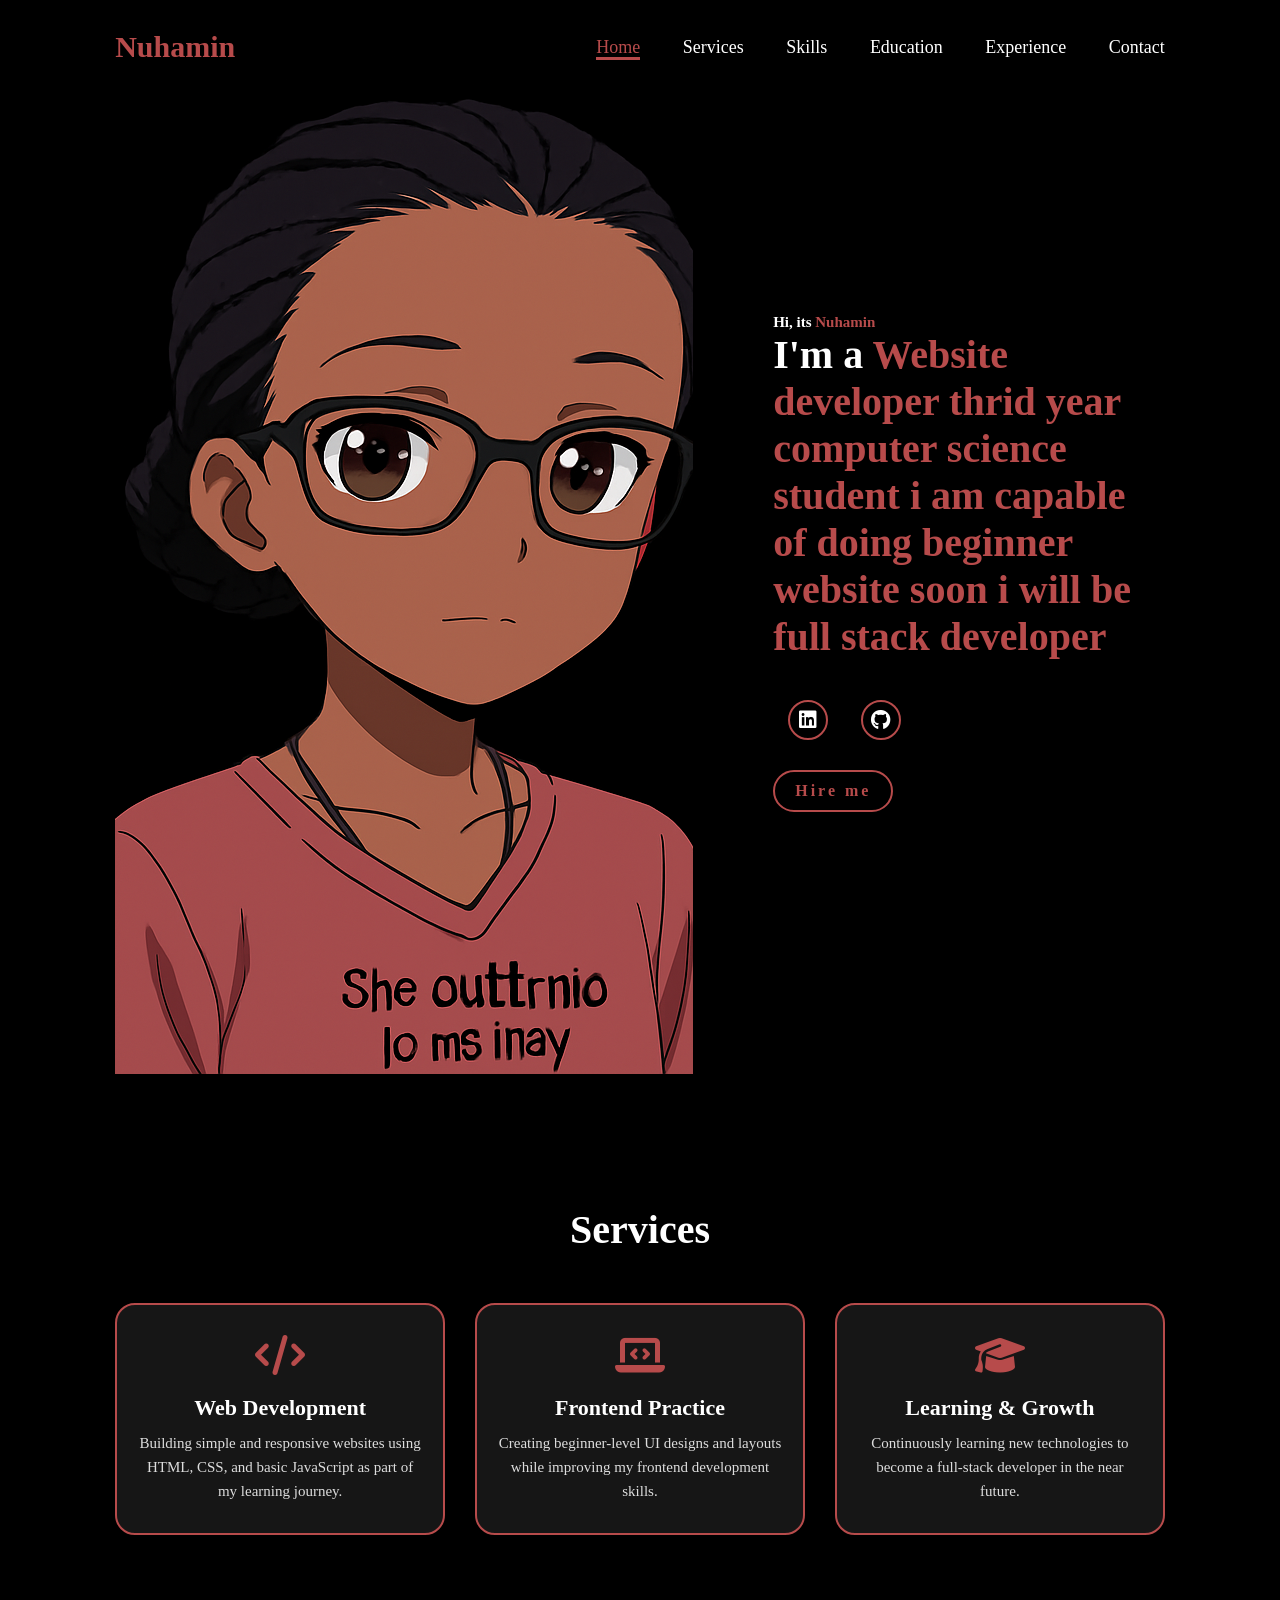
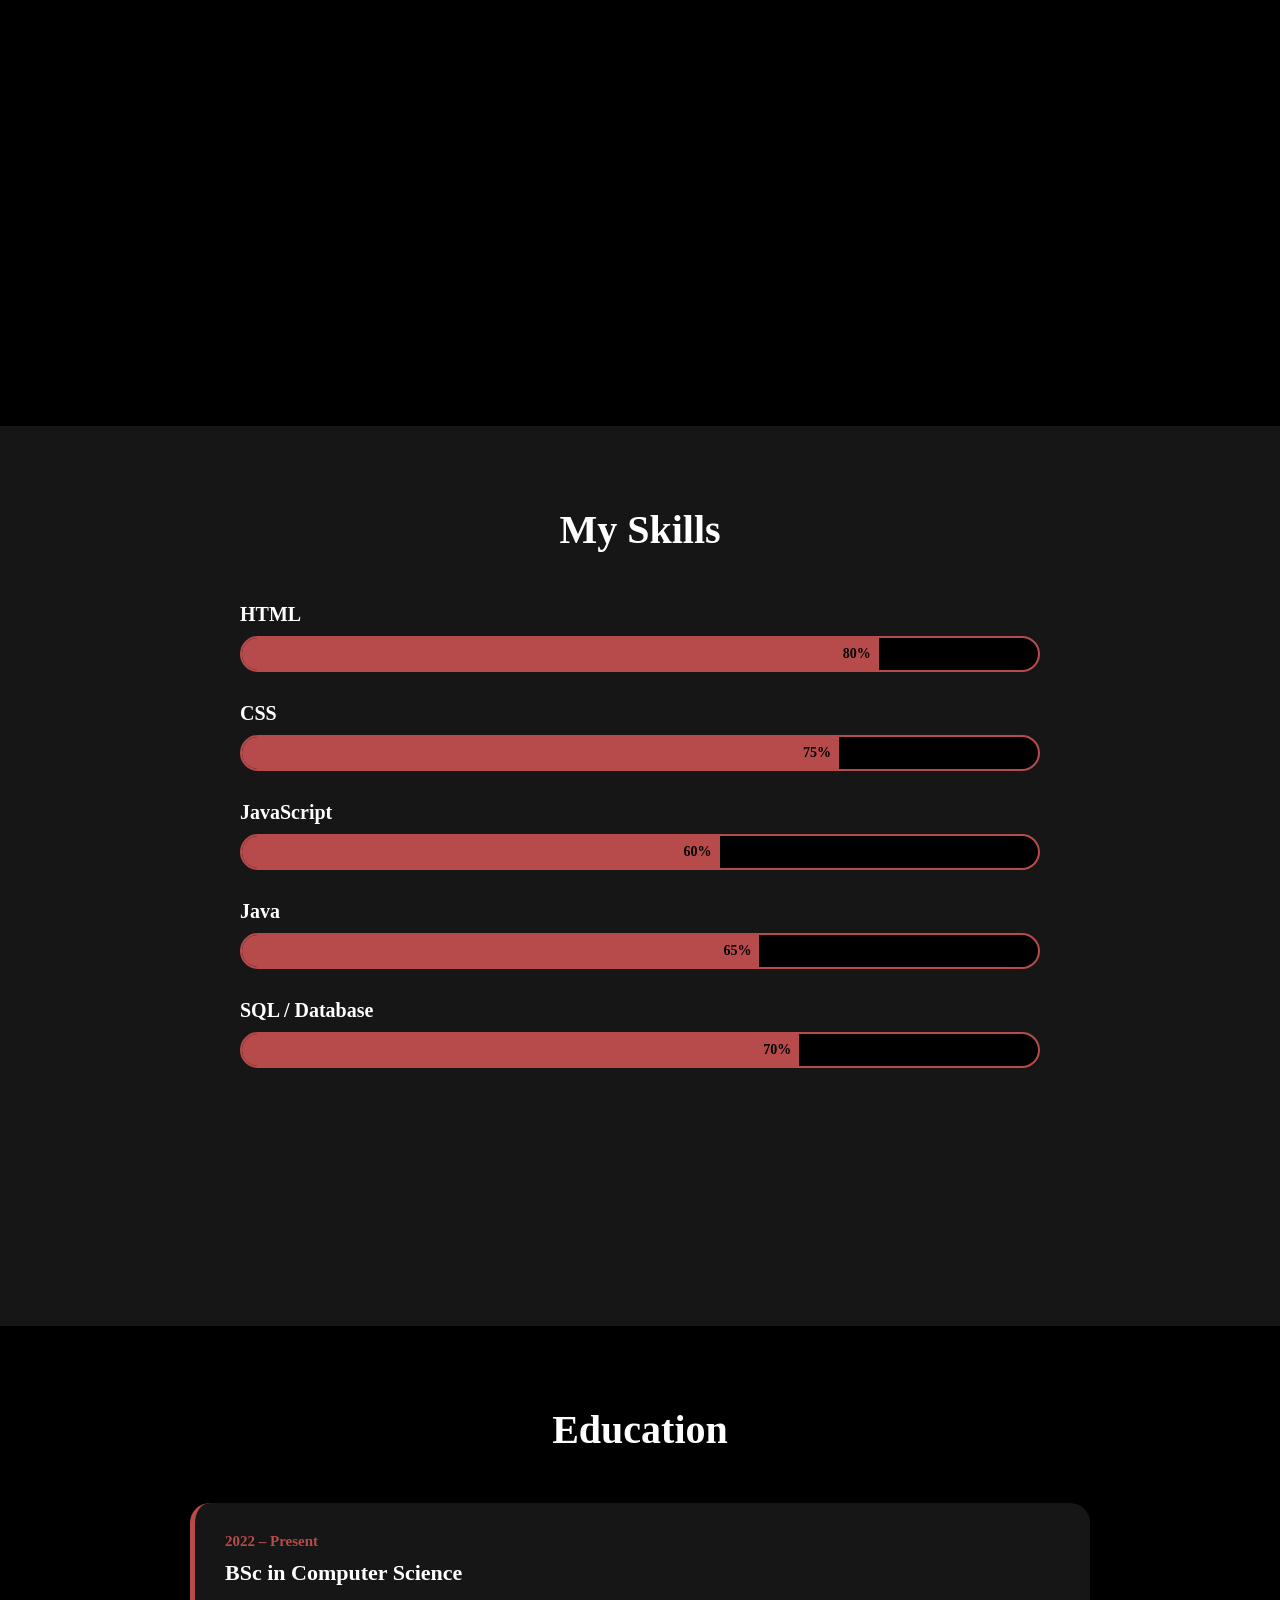
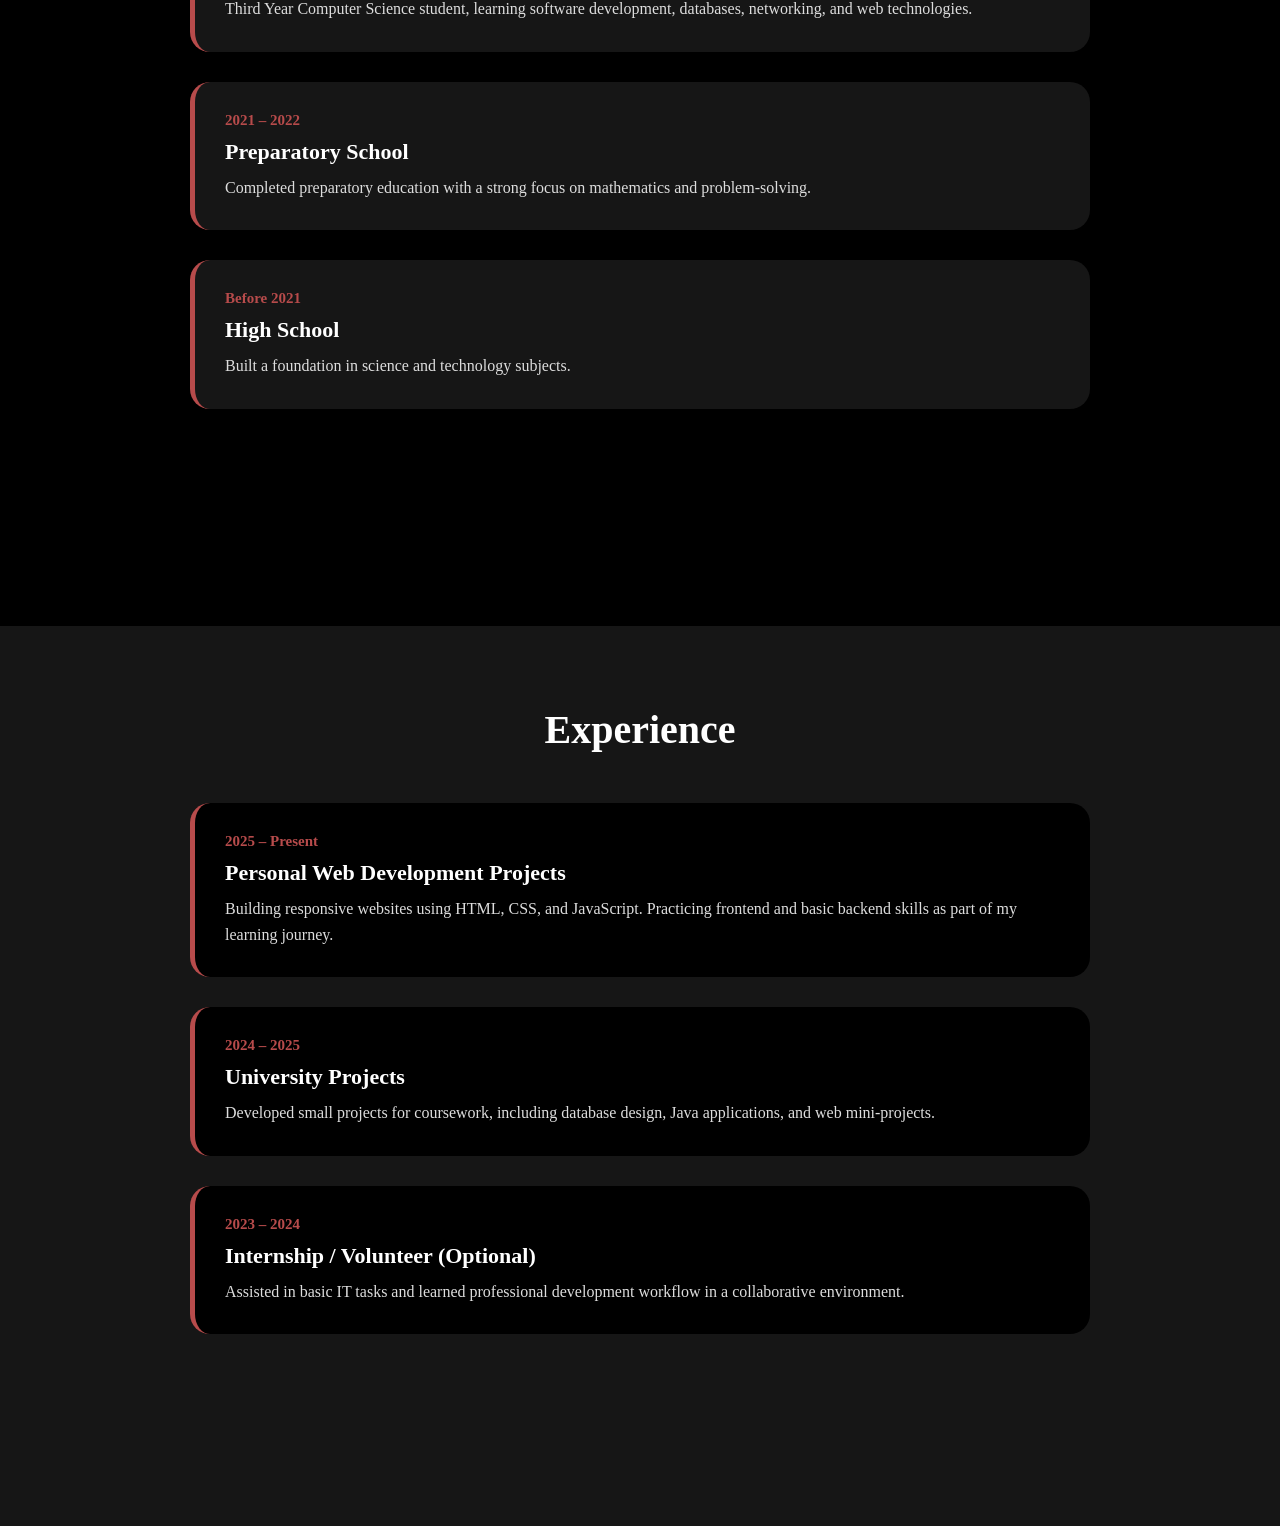
==== portifolio.html @ befad665 "Add experience section" ====
<!doctype html>
<html lang="en">
  <head>
    <meta charset="UTF-8" />
    <meta name="viewport" content="width=device-width, initial-scale=1.0" />
    <title>Responsive portifolio website</title>
    <link rel="stylesheet" href="portifolio.css" />
    <link
      rel="stylesheet"
      href="https://cdnjs.cloudflare.com/ajax/libs/font-awesome/6.5.2/css/all.min.css"
    />
  </head>
  <body>
    <header>
      <a href="#" class="logo">Nuhamin</a>
      <nav>
        <a href="#" class="active">Home</a>
        <a href="#services">Services</a>
        <a href="#skills">Skills</a>
        <a href="#education">Education</a>
        <a href="#experience">Experience</a>
        <a href="#">Contact</a>
      </nav>
    </header>
    <section class="home">
      <div class="home-img">
        <img src="Nuha.png" alt="" />
      </div>
      <div class="home-content">
        <h1>Hi, its <span>Nuhamin</span></h1>
        <h3 class="typing-text">
          I'm a<span>
            thrid year computer science student i am capable of doing beginner
            website soon i will be full stack developer
          </span>
        </h3>

        <div class="social-icon">
          <a href="https://www.linkedin.com/in/Nuhamin Dagne">
            <i class="fab fa-linkedin"></i
          ></a>
          <a
            href="https://github.com/marmlu
"
          >
            <i class="fab fa-github"></i
          ></a>
        </div>
        <a href="#" class="btn">Hire me</a>
      </div>
    </section>
    <section class="services" id="services">
      <h2 class="section-title">Services</h2>

      <div class="services-container">
        <div class="service-box">
          <i class="fas fa-code"></i>
          <h3>Web Development</h3>
          <p>
            Building simple and responsive websites using HTML, CSS, and basic
            JavaScript as part of my learning journey.
          </p>
        </div>

        <div class="service-box">
          <i class="fas fa-laptop-code"></i>
          <h3>Frontend Practice</h3>
          <p>
            Creating beginner-level UI designs and layouts while improving my
            frontend development skills.
          </p>
        </div>

        <div class="service-box">
          <i class="fas fa-graduation-cap"></i>
          <h3>Learning & Growth</h3>
          <p>
            Continuously learning new technologies to become a full-stack
            developer in the near future.
          </p>
        </div>
      </div>
    </section>
    <section class="skills" id="skills">
      <h2 class="section-title">My Skills</h2>

      <div class="skills-container">
        <div class="skill-box">
          <h3>HTML</h3>
          <div class="progress-bar">
            <div class="progress html">80%</div>
          </div>
        </div>

        <div class="skill-box">
          <h3>CSS</h3>
          <div class="progress-bar">
            <div class="progress css">75%</div>
          </div>
        </div>

        <div class="skill-box">
          <h3>JavaScript</h3>
          <div class="progress-bar">
            <div class="progress js">60%</div>
          </div>
        </div>

        <div class="skill-box">
          <h3>Java</h3>
          <div class="progress-bar">
            <div class="progress java">65%</div>
          </div>
        </div>

        <div class="skill-box">
          <h3>SQL / Database</h3>
          <div class="progress-bar">
            <div class="progress sql">70%</div>
          </div>
        </div>
      </div>
    </section>
    <section class="education" id="education">
      <h2 class="section-title">Education</h2>

      <div class="education-container">
        <div class="education-box">
          <span class="year">2022 – Present</span>
          <h3>BSc in Computer Science</h3>
          <p>
            Third Year Computer Science student, learning software development,
            databases, networking, and web technologies.
          </p>
        </div>

        <div class="education-box">
          <span class="year">2021 – 2022</span>
          <h3>Preparatory School</h3>
          <p>
            Completed preparatory education with a strong focus on mathematics
            and problem-solving.
          </p>
        </div>

        <div class="education-box">
          <span class="year">Before 2021</span>
          <h3>High School</h3>
          <p>Built a foundation in science and technology subjects.</p>
        </div>
      </div>
    </section>
    <section class="experience" id="experience">
      <h2 class="section-title">Experience</h2>

      <div class="experience-container">
        <div class="experience-box">
          <span class="year">2025 – Present</span>
          <h3>Personal Web Development Projects</h3>
          <p>
            Building responsive websites using HTML, CSS, and JavaScript.
            Practicing frontend and basic backend skills as part of my learning
            journey.
          </p>
        </div>

        <div class="experience-box">
          <span class="year">2024 – 2025</span>
          <h3>University Projects</h3>
          <p>
            Developed small projects for coursework, including database design,
            Java applications, and web mini-projects.
          </p>
        </div>

        <div class="experience-box">
          <span class="year">2023 – 2024</span>
          <h3>Internship / Volunteer (Optional)</h3>
          <p>
            Assisted in basic IT tasks and learned professional development
            workflow in a collaborative environment.
          </p>
        </div>
      </div>
    </section>
  </body>
</html>
---- portifolio.css ----
* {
  margin: 0;
  padding: 0;
  box-sizing: border-box;
  text-decoration: none;
  border: none;
  outline: none;
  font-family: "Poppins" sans-serif;
}

html {
  font-size: 62.5%;
}

body {
  width: 100%;
  height: 100vh;
  overflow-x: hidden;
  background-color: black;
  color: white;
}

header {
  margin-top: 20px;
  position: fixed;
  top: 0;
  left: 0;
  width: 100%;
  padding: 1rem 9%;
  background-color: transparent;
  filter: drop-shadow(10px);
  display: flex;
  justify-content: space-between;
  align-items: center;
  z-index: 100;
}

.logo {
  font-size: 3rem;
  color: #b74b4b;
  font-weight: 800;
  cursor: pointer;
}

.logo:hover {
  transform: scale(1, 1);
}
nav a {
  font-size: 1.8rem;
  color: white;
  margin-left: 4rem;
  font-weight: 500;
  transition: 0.3s easer;
  border-bottom: 3px solid transparent;
}

nav a:hover,
nav a.active {
  color: #b74b4b;
  border-bottom: 3px solid #b74b4b;
}

@media (max-width: 995px) {
  nav {
    position: absolute;
    display: none;
    top: 0;
    right: 0;
    width: 40%;
    border-left: 3px solid #b74b4b;
    border-bottom: 3px solid #b74b4b;
    border-bottom-left-radius: 2rem;
    padding: 1rem solid;
    background-color: #161616;
    border-top: 0.1rem solid rgba(0, 0, 0, 0, 1);
  }

  nav.active {
    display: block;
  }

  nav a {
    display: block;
    font-size: 2rem;
    margin: 3rem;
  }
  nav a:hover,
  nav a.active {
    padding: 1rem;
    padding-radius: 0.5rem;
    border-bottom: 0.5rem solid #b74b4b;
  }
}

section {
  min-height: 100vh;
  padding: 5rem 9% 5rem;
}

.home {
  display: flex;
  justify-content: center;
  align-items: center;
  gap: 8rem;
  background-color: black;
}

.home.home-content h1 {
  font-size: 6rem;
  font-weight: 700px;
  line-height: 1.3;
}

span {
  color: #b74b4b;
}

.home-content h3 {
  font-size: 4rem;
  margin-bottom: 1rem;
  font-weight: 700;
}

.home-content p {
  font-size: 1.6rem;
}

.home-img {
  border-radius: 50%;
}

.home-img.img {
  position: relative;
  width: 30vw;
  border-radius: 50%;
  box-shadow: 0 0 25px solid;
  cursor: pointer;
  transition: 0.2s linear;
}

.home-img.img:hover {
  font-size: 1.8rem;
  font-weight: 500;
}

.social-icon a {
  display: inline-flex;
  justify-content: center;
  align-items: center;
  width: 4rem;
  height: 4rem;
  background-color: transparent;
  border: 0.2rem solid #b74b4b;
  font-size: 2rem;
  border-radius: 50%;
  margin: 3rem 1.5rem 3rem;
  transition: 0.3s ease;
  color: white;
}

.social-icon a:hover {
  color: black;
  transform: scale(1.3) translateY(-5px);
  background-color: #b74b4b;
  box-shadow: 0 0 25px #b74b4b;
}

.btn {
  display: inline-block;
  padding: 1rem 2rem;
  background-color: black;
  border-radius: 4rem;
  font-size: 1.6rem;
  color: #b74b4b;
  letter-spacing: 0.3rem;
  font-weight: 600;
  border: 2px solid #b74b4b;
  transition: 0.3s ease;
  cursor: pointer;
}

.btn:hover {
  transform: scale3d(1.03);
  background-color: #b74b4b;
  color: black;
  border-bottom: 0 0 25px #b74b4b;
}
.typing-text {
  font-size: 34px;
  font-weight: 600;
  min-width: 280px;
}

.typing-text span {
  position: relative;
}

.typing-text span:before {
  content: " Website developer";
  color: #b74b4b;
  animation: words 20s infinite;
}

.typing-text span:after {
  content: "";
  background-color: black;
  position: absolute;
  width: calc(100% + 8px);
  height: 100%;
  border-left: 3px solid black;
  right: -8;
  animation: cursor 0.6s infinite;
}

@media (max-width: 1000px) {
  .home {
    gap: 4rem;
  }
}

@media (max-width: 995px) {
  .home {
    flex-direction: column;
    margin: 5rem 4rem;
  }

  .home.home-content h3 {
    font-size: 2.5rem;
  }
  .home-content h1 {
    font-size: 5rem;
  }

  .home-img.img {
    width: 70vw;
    margin-top: 4rem;
  }
}
.services {
  background-color: black;
  padding: 8rem 9%;
  text-align: center;
}

.section-title {
  font-size: 4rem;
  color: white;
  margin-bottom: 5rem;
}

.services-container {
  display: grid;
  grid-template-columns: repeat(auto-fit, minmax(250px, 1fr));
  gap: 3rem;
}

.service-box {
  background-color: #161616;
  padding: 3rem 2rem;
  border-radius: 2rem;
  border: 2px solid #b74b4b;
  transition: 0.3s ease;
}

.service-box i {
  font-size: 4rem;
  color: #b74b4b;
  margin-bottom: 2rem;
}

.service-box h3 {
  font-size: 2.2rem;
  margin-bottom: 1rem;
}

.service-box p {
  font-size: 1.5rem;
  color: #ddd;
  line-height: 1.6;
}

.service-box:hover {
  transform: translateY(-10px);
  box-shadow: 0 0 25px #b74b4b;
}
.skills {
  background-color: #161616;
  padding: 8rem 9%;
  text-align: center;
}

.skills-container {
  max-width: 800px;
  margin: auto;
}

.skill-box {
  margin-bottom: 3rem;
  text-align: left;
}

.skill-box h3 {
  font-size: 2rem;
  margin-bottom: 1rem;
}

.progress-bar {
  width: 100%;
  background-color: black;
  border-radius: 2rem;
  overflow: hidden;
  border: 2px solid #b74b4b;
}

.progress {
  padding: 0.8rem;
  text-align: right;
  font-size: 1.4rem;
  font-weight: bold;
  color: black;
  background-color: #b74b4b;
}

/* Skill Levels */

.progress.html {
  width: 80%;
}

.progress.css {
  width: 75%;
}

.progress.js {
  width: 60%;
}

.progress.java {
  width: 65%;
}

.progress.sql {
  width: 70%;
}
.education {
  background-color: black;
  padding: 8rem 9%;
  text-align: center;
}

.education-container {
  max-width: 900px;
  margin: auto;
  display: flex;
  flex-direction: column;
  gap: 3rem;
}

.education-box {
  background-color: #161616;
  padding: 3rem;
  border-radius: 2rem;
  border-left: 5px solid #b74b4b;
  text-align: left;
  transition: 0.3s ease;
}

.education-box:hover {
  transform: translateX(10px);
  box-shadow: 0 0 25px #b74b4b;
}

.education-box .year {
  font-size: 1.5rem;
  color: #b74b4b;
  font-weight: 600;
}

.education-box h3 {
  font-size: 2.2rem;
  margin: 1rem 0;
}

.education-box p {
  font-size: 1.6rem;
  color: #ddd;
  line-height: 1.6;
}
.experience {
  background-color: #161616;
  padding: 8rem 9%;
  text-align: center;
}

.experience-container {
  max-width: 900px;
  margin: auto;
  display: flex;
  flex-direction: column;
  gap: 3rem;
}

.experience-box {
  background-color: black;
  padding: 3rem;
  border-radius: 2rem;
  border-left: 5px solid #b74b4b;
  text-align: left;
  transition: 0.3s ease;
}

.experience-box:hover {
  transform: translateX(10px);
  box-shadow: 0 0 25px #b74b4b;
}

.experience-box .year {
  font-size: 1.5rem;
  color: #b74b4b;
  font-weight: 600;
}

.experience-box h3 {
  font-size: 2.2rem;
  margin: 1rem 0;
}

.experience-box p {
  font-size: 1.6rem;
  color: #ddd;
  line-height: 1.6;
}
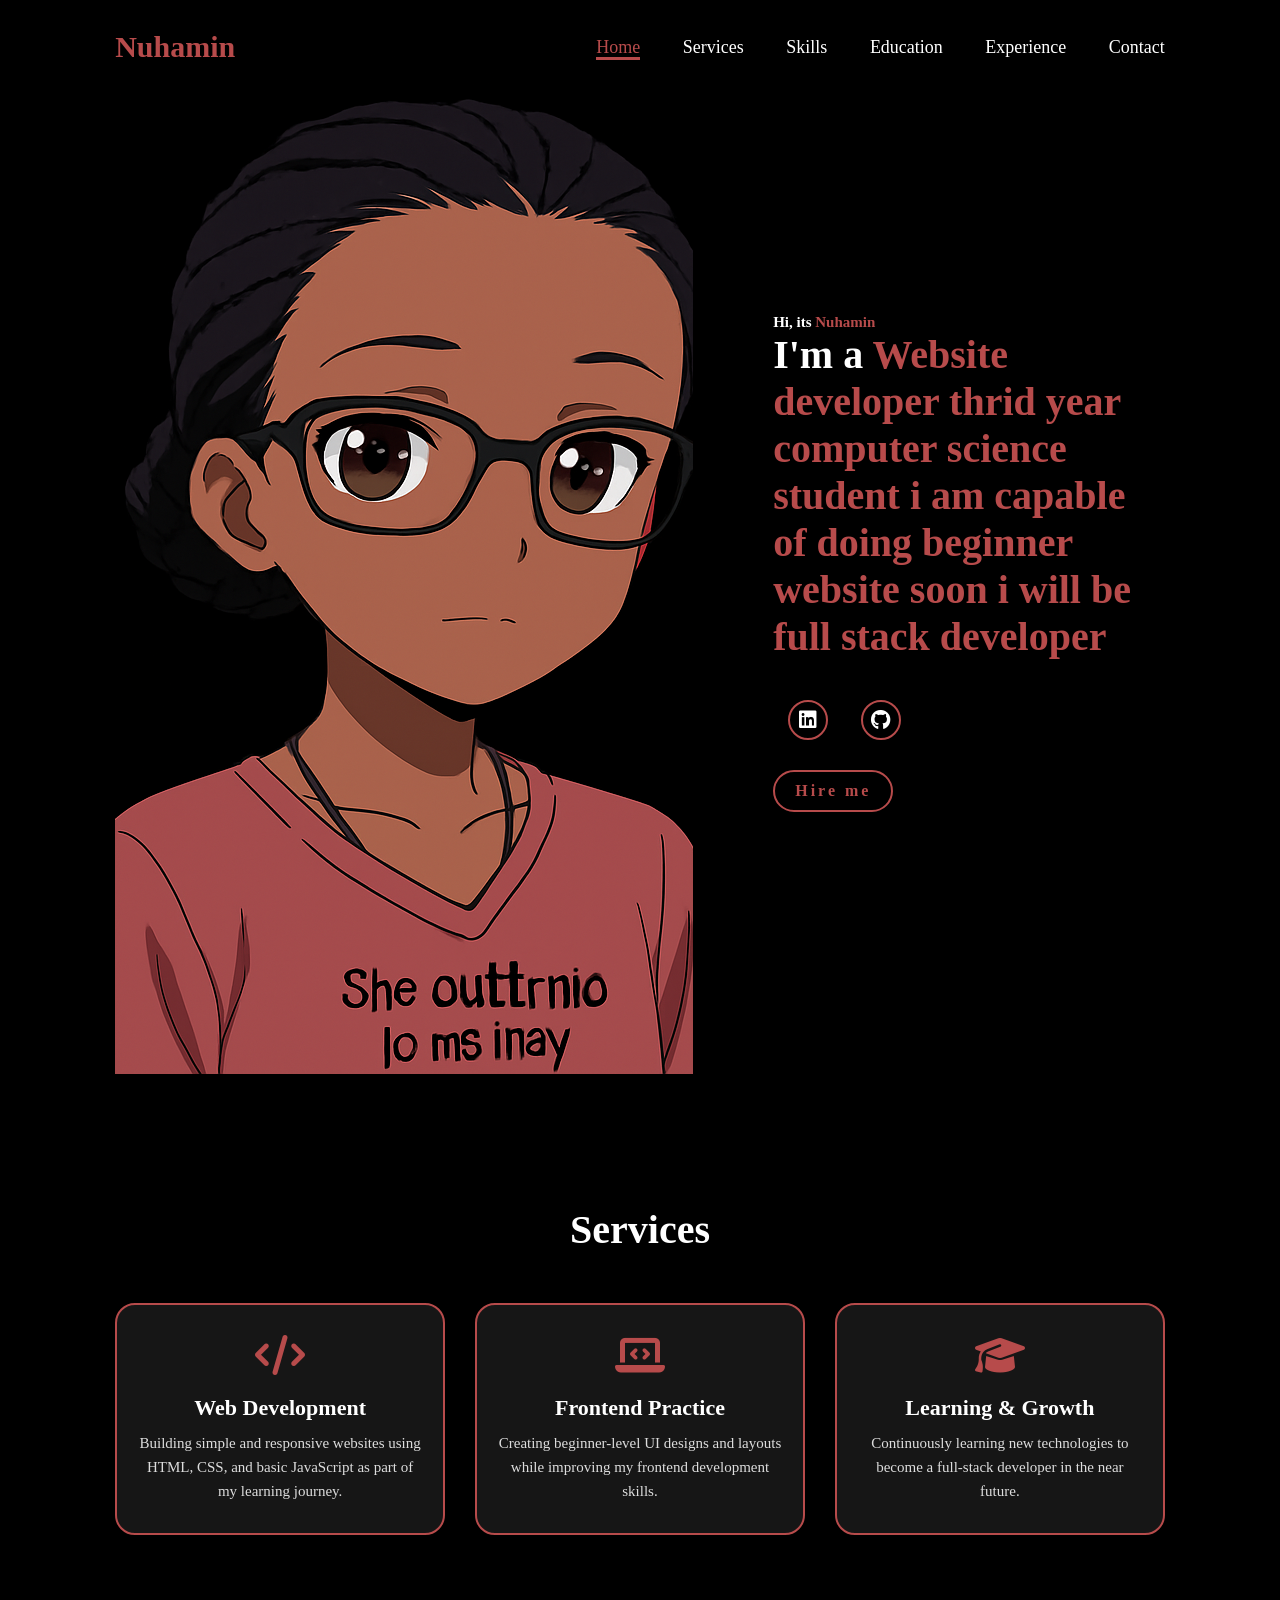
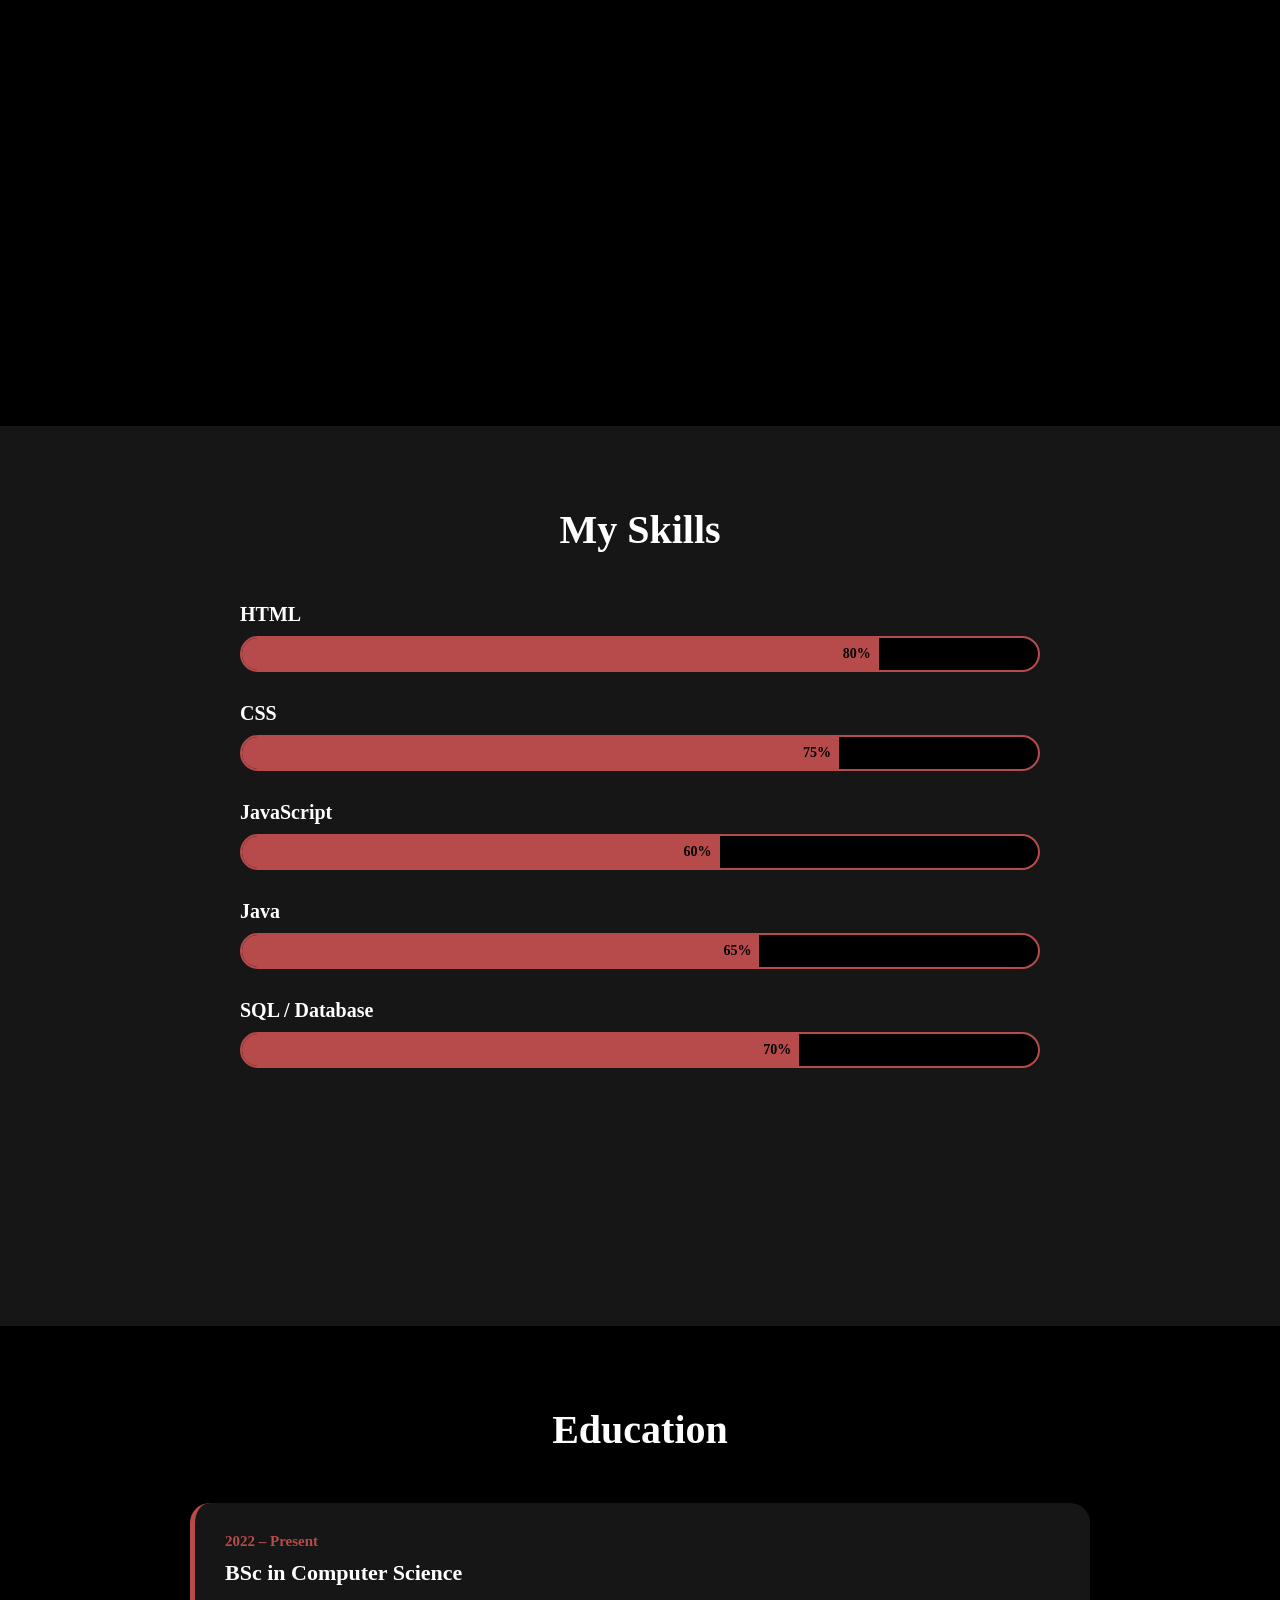
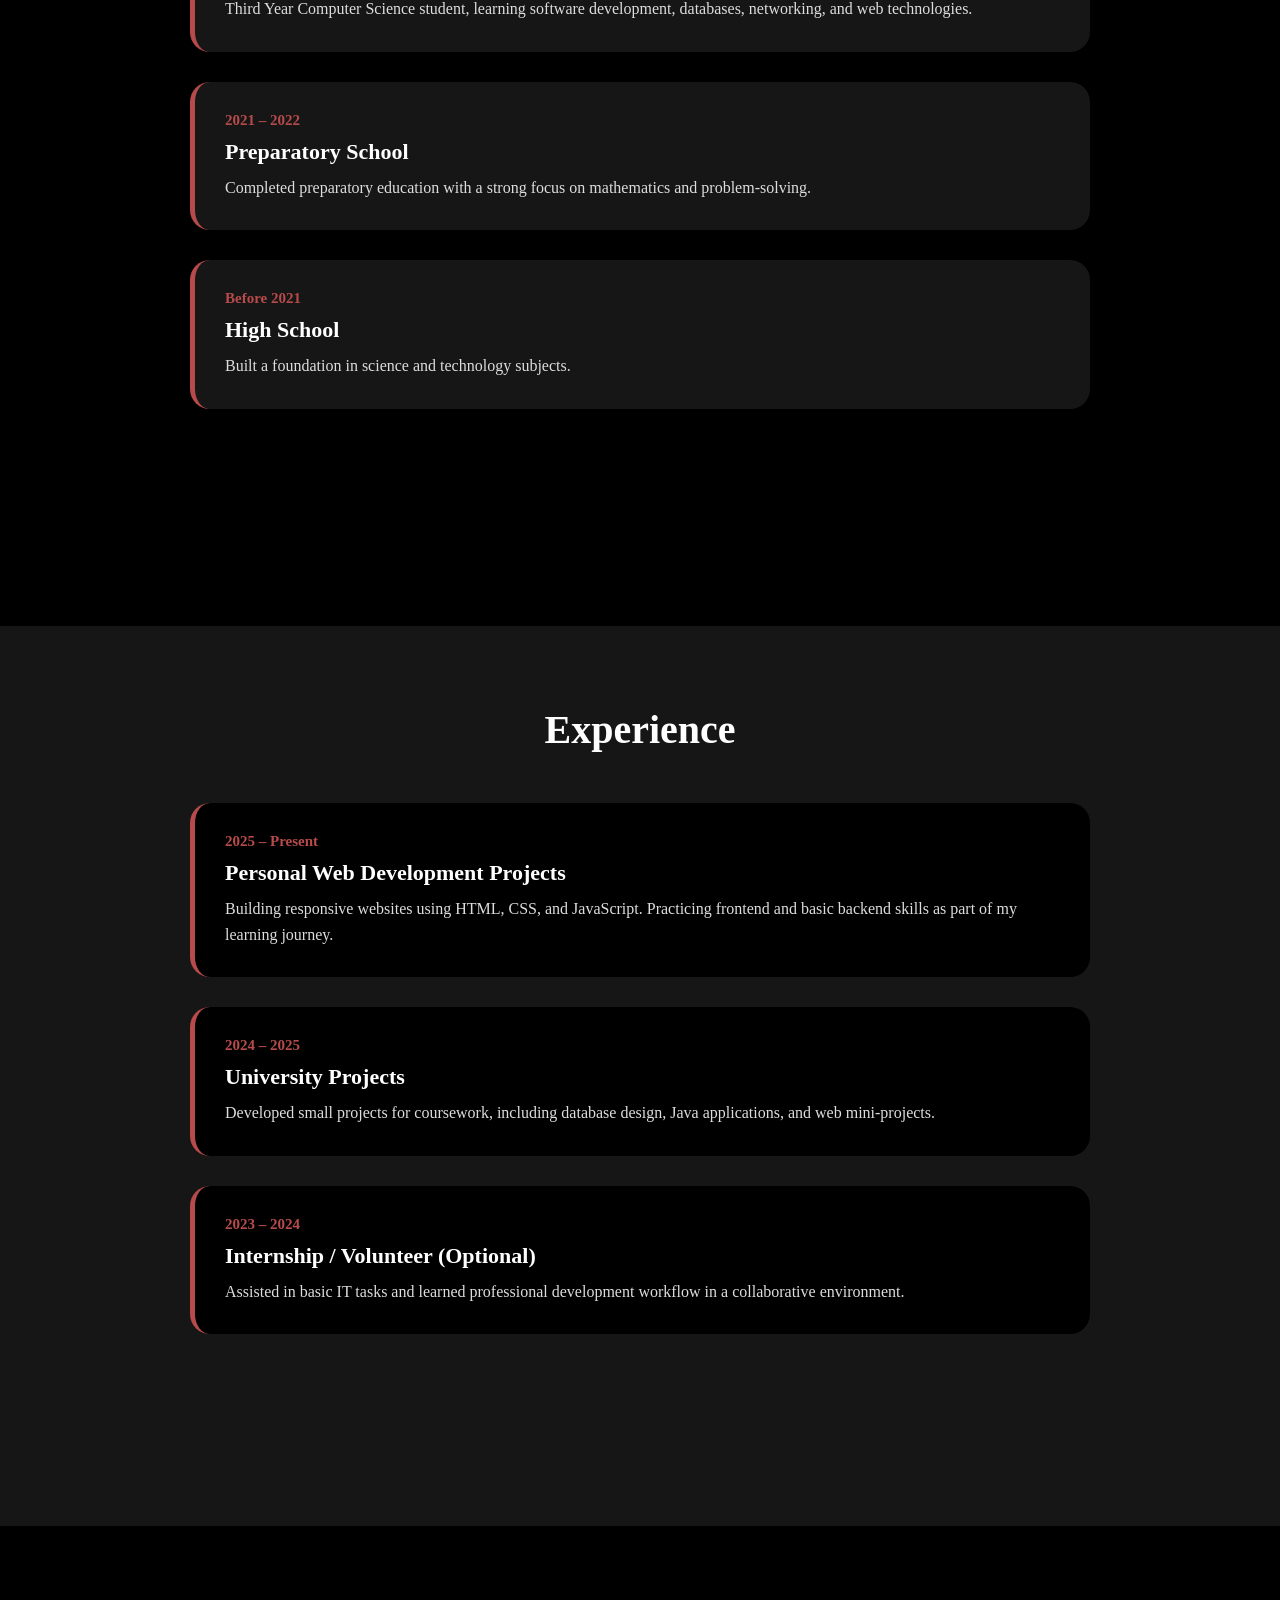
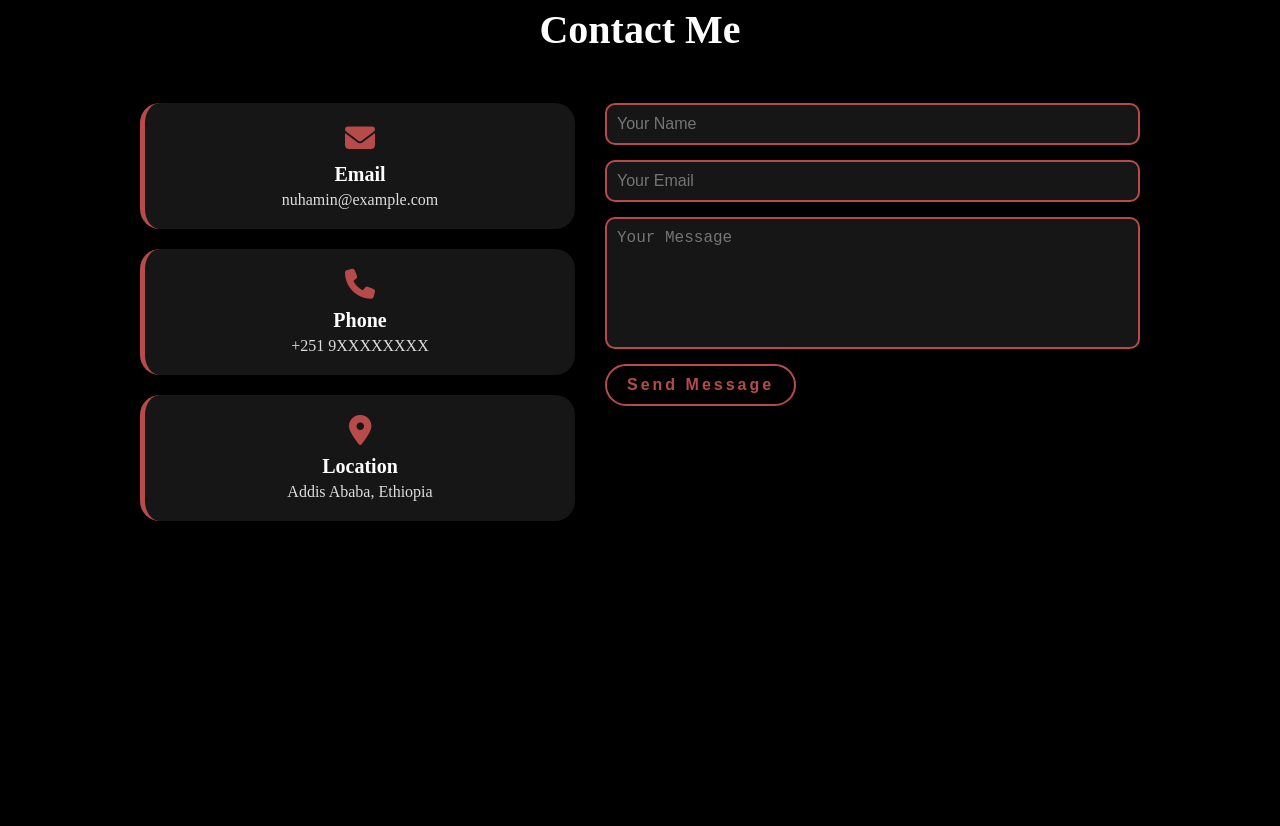
==== commit 4c0ef40f: "Add contact section" ====
--- a/portifolio.html
+++ b/portifolio.html
@@ -19,7 +19,7 @@
         <a href="#skills">Skills</a>
         <a href="#education">Education</a>
         <a href="#experience">Experience</a>
-        <a href="#">Contact</a>
+        <a href="#contact">Contact</a>
       </nav>
     </header>
     <section class="home">
@@ -183,5 +183,45 @@
         </div>
       </div>
     </section>
+    <section class="contact" id="contact">
+      <h2 class="section-title">Contact Me</h2>
+
+      <div class="contact-container">
+        <div class="contact-info">
+          <div class="info-box">
+            <i class="fas fa-envelope"></i>
+            <h3>Email</h3>
+            <p>nuhamin@example.com</p>
+          </div>
+          <div class="info-box">
+            <i class="fas fa-phone"></i>
+            <h3>Phone</h3>
+            <p>+251 9XXXXXXXX</p>
+          </div>
+          <div class="info-box">
+            <i class="fas fa-map-marker-alt"></i>
+            <h3>Location</h3>
+            <p>Addis Ababa, Ethiopia</p>
+          </div>
+        </div>
+
+        <form
+          class="contact-form"
+          action="mailto:nuhamin@example.com"
+          method="POST"
+          enctype="text/plain"
+        >
+          <input type="text" name="name" placeholder="Your Name" required />
+          <input type="email" name="email" placeholder="Your Email" required />
+          <textarea
+            name="message"
+            rows="6"
+            placeholder="Your Message"
+            required
+          ></textarea>
+          <button type="submit" class="btn">Send Message</button>
+        </form>
+      </div>
+    </section>
   </body>
 </html>
--- a/portifolio.css
+++ b/portifolio.css
@@ -430,3 +430,90 @@
   color: #ddd;
   line-height: 1.6;
 }
+.contact {
+  background-color: black;
+  padding: 8rem 9%;
+  text-align: center;
+}
+
+.contact-container {
+  display: flex;
+  flex-wrap: wrap;
+  justify-content: space-between;
+  gap: 3rem;
+  max-width: 1000px;
+  margin: auto;
+}
+
+.contact-info {
+  flex: 1 1 300px;
+  display: flex;
+  flex-direction: column;
+  gap: 2rem;
+}
+
+.info-box {
+  background-color: #161616;
+  padding: 2rem;
+  border-radius: 2rem;
+  border-left: 5px solid #b74b4b;
+  text-align: center;
+}
+
+.info-box i {
+  font-size: 3rem;
+  color: #b74b4b;
+  margin-bottom: 1rem;
+}
+
+.info-box h3 {
+  font-size: 2rem;
+  margin-bottom: 0.5rem;
+}
+
+.info-box p {
+  font-size: 1.6rem;
+  color: #ddd;
+}
+
+.contact-form {
+  flex: 1 1 400px;
+  display: flex;
+  flex-direction: column;
+  gap: 1.5rem;
+}
+
+.contact-form input,
+.contact-form textarea {
+  padding: 1rem;
+  border-radius: 1rem;
+  border: 2px solid #b74b4b;
+  background-color: #161616;
+  color: white;
+  font-size: 1.6rem;
+  resize: none;
+}
+
+.contact-form input:focus,
+.contact-form textarea:focus {
+  outline: none;
+  border-color: #fff;
+}
+
+.contact-form .btn {
+  align-self: flex-start;
+  padding: 1rem 2rem;
+  font-size: 1.6rem;
+  background-color: black;
+  color: #b74b4b;
+  border: 2px solid #b74b4b;
+  border-radius: 4rem;
+  cursor: pointer;
+  transition: 0.3s ease;
+}
+
+.contact-form .btn:hover {
+  background-color: #b74b4b;
+  color: black;
+  transform: scale(1.05);
+}
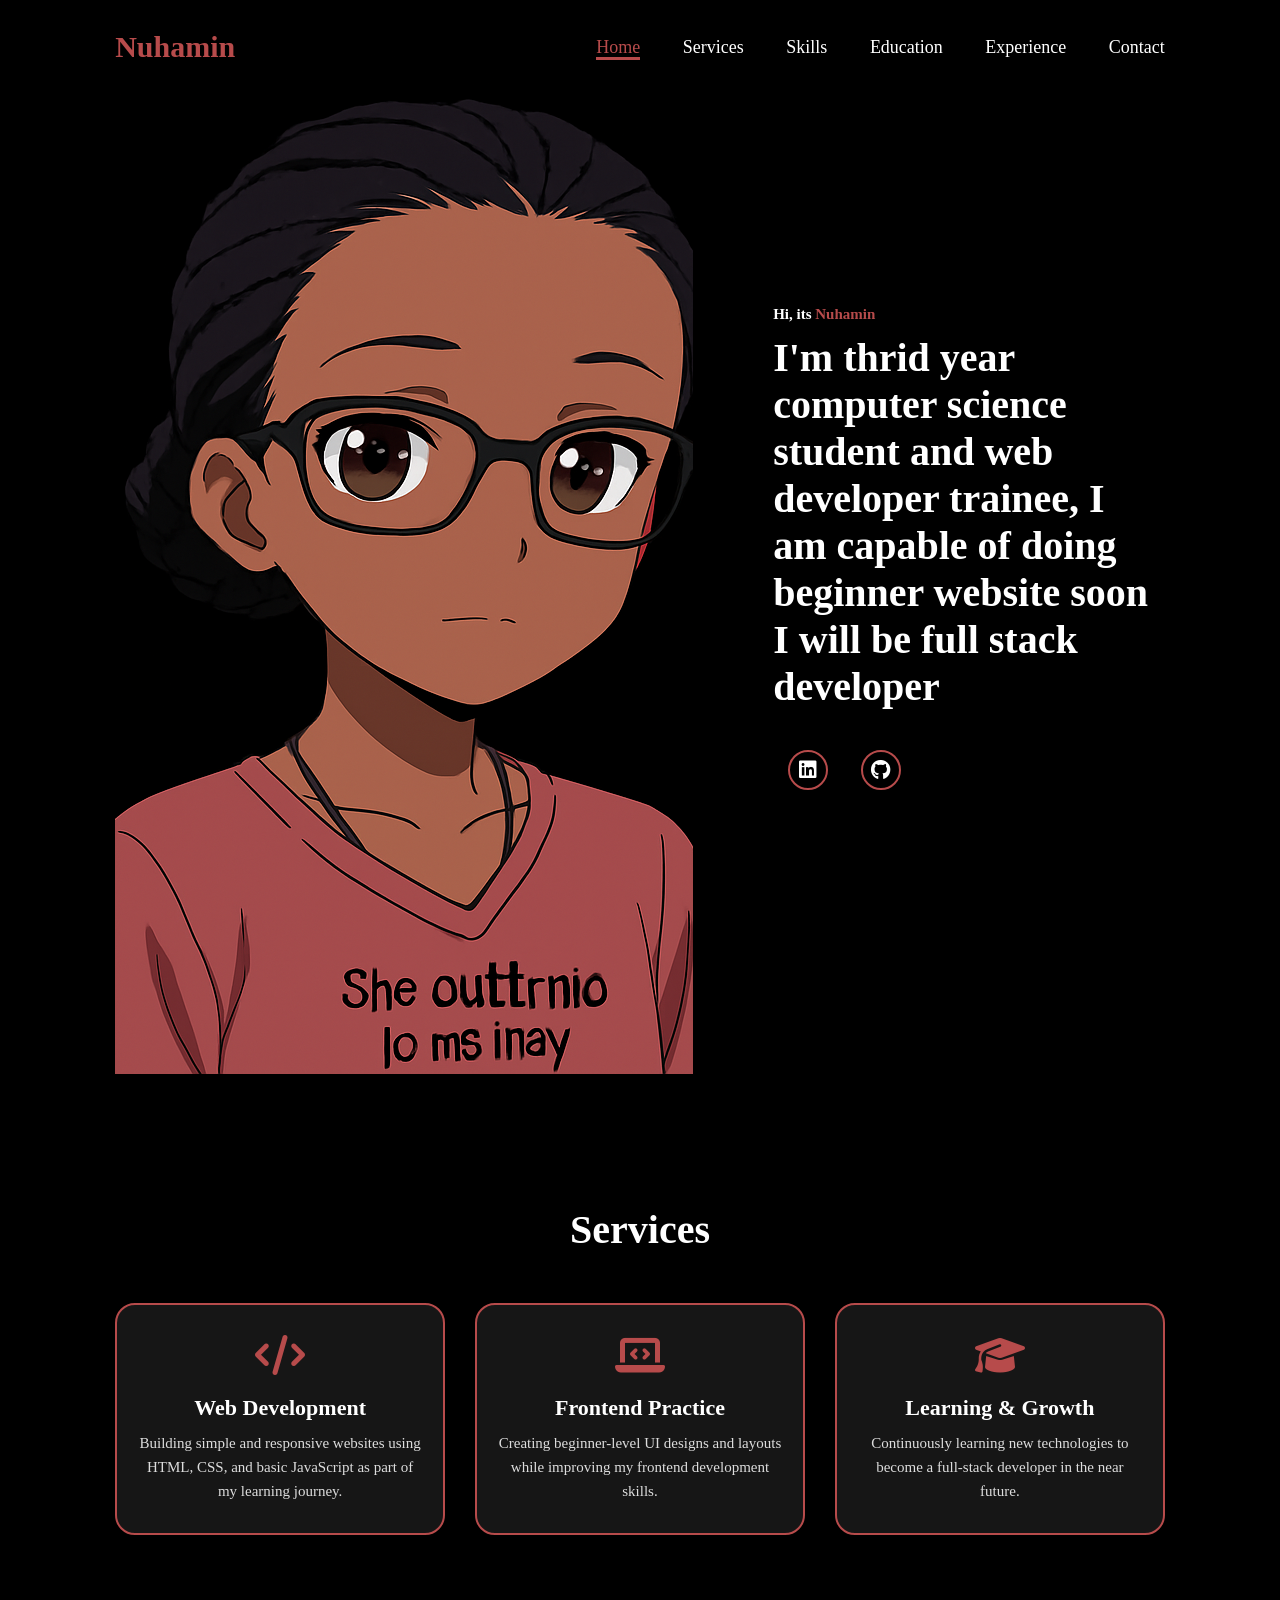
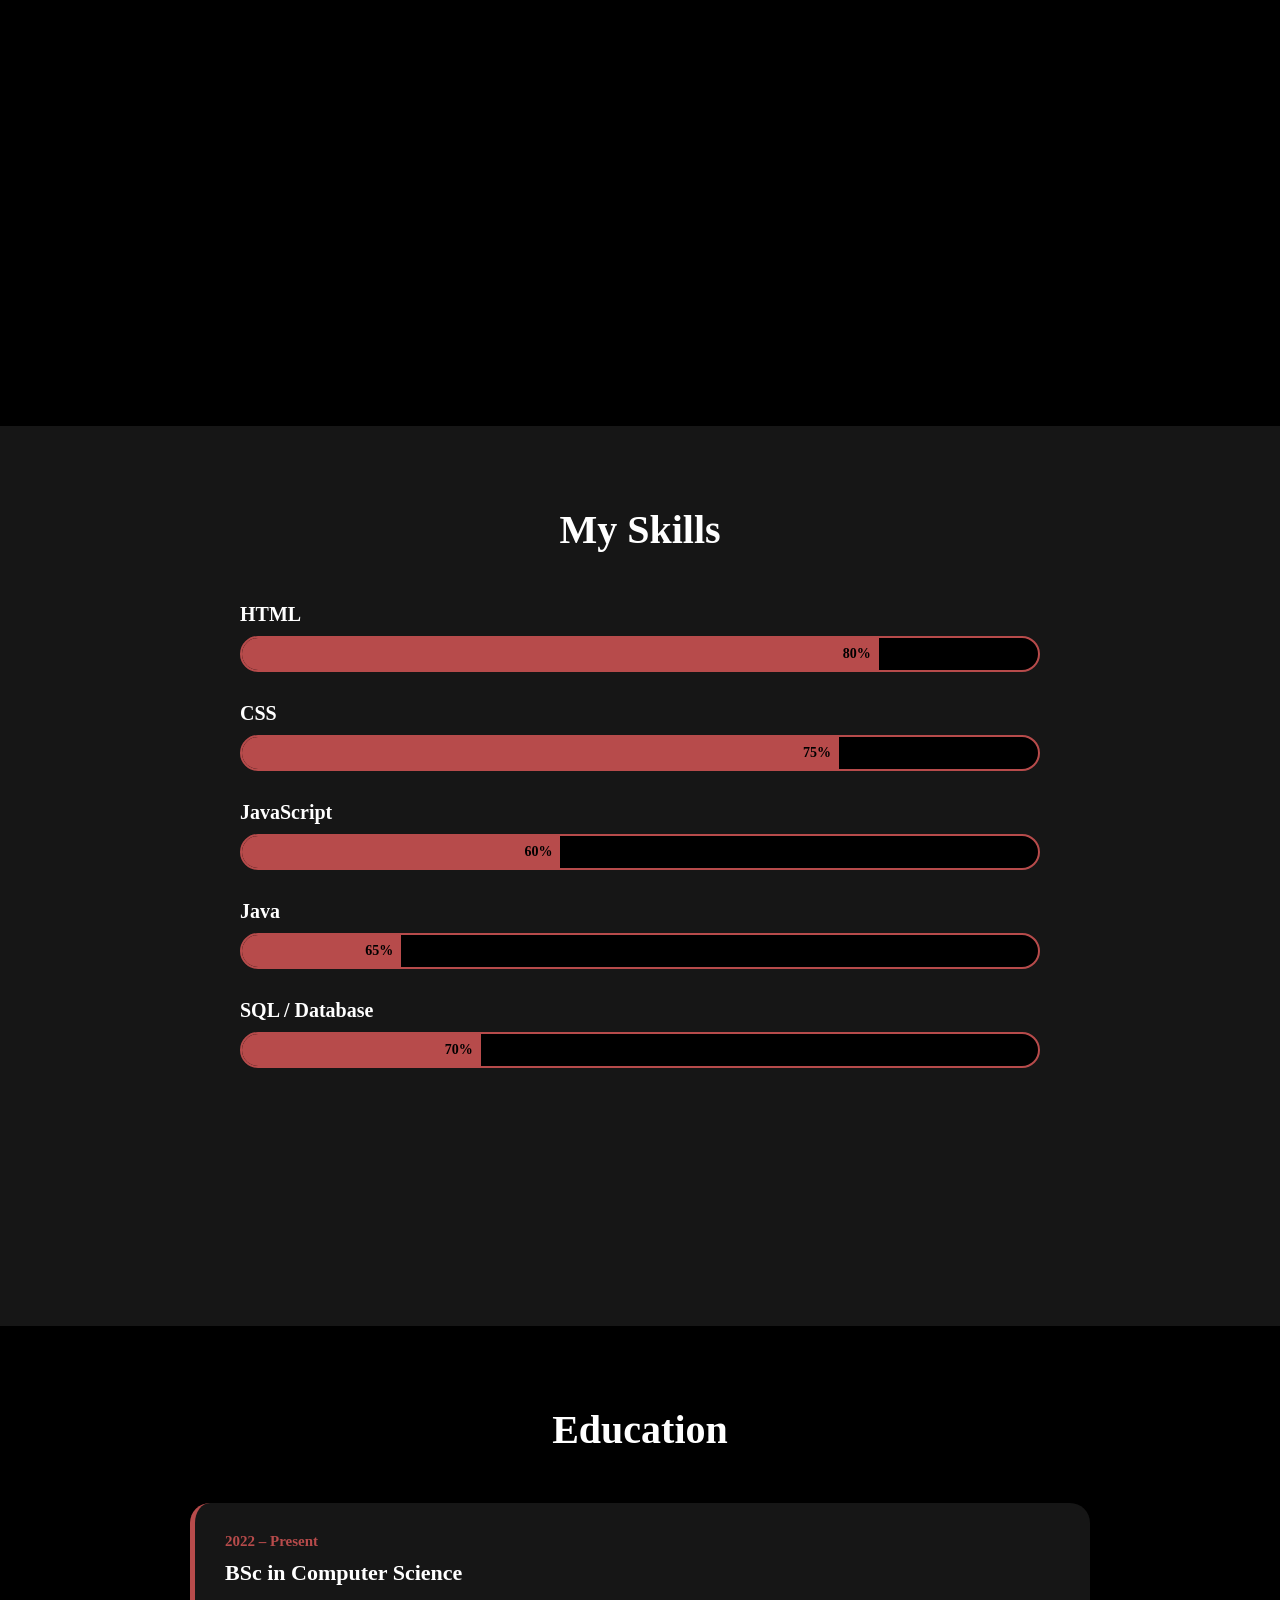
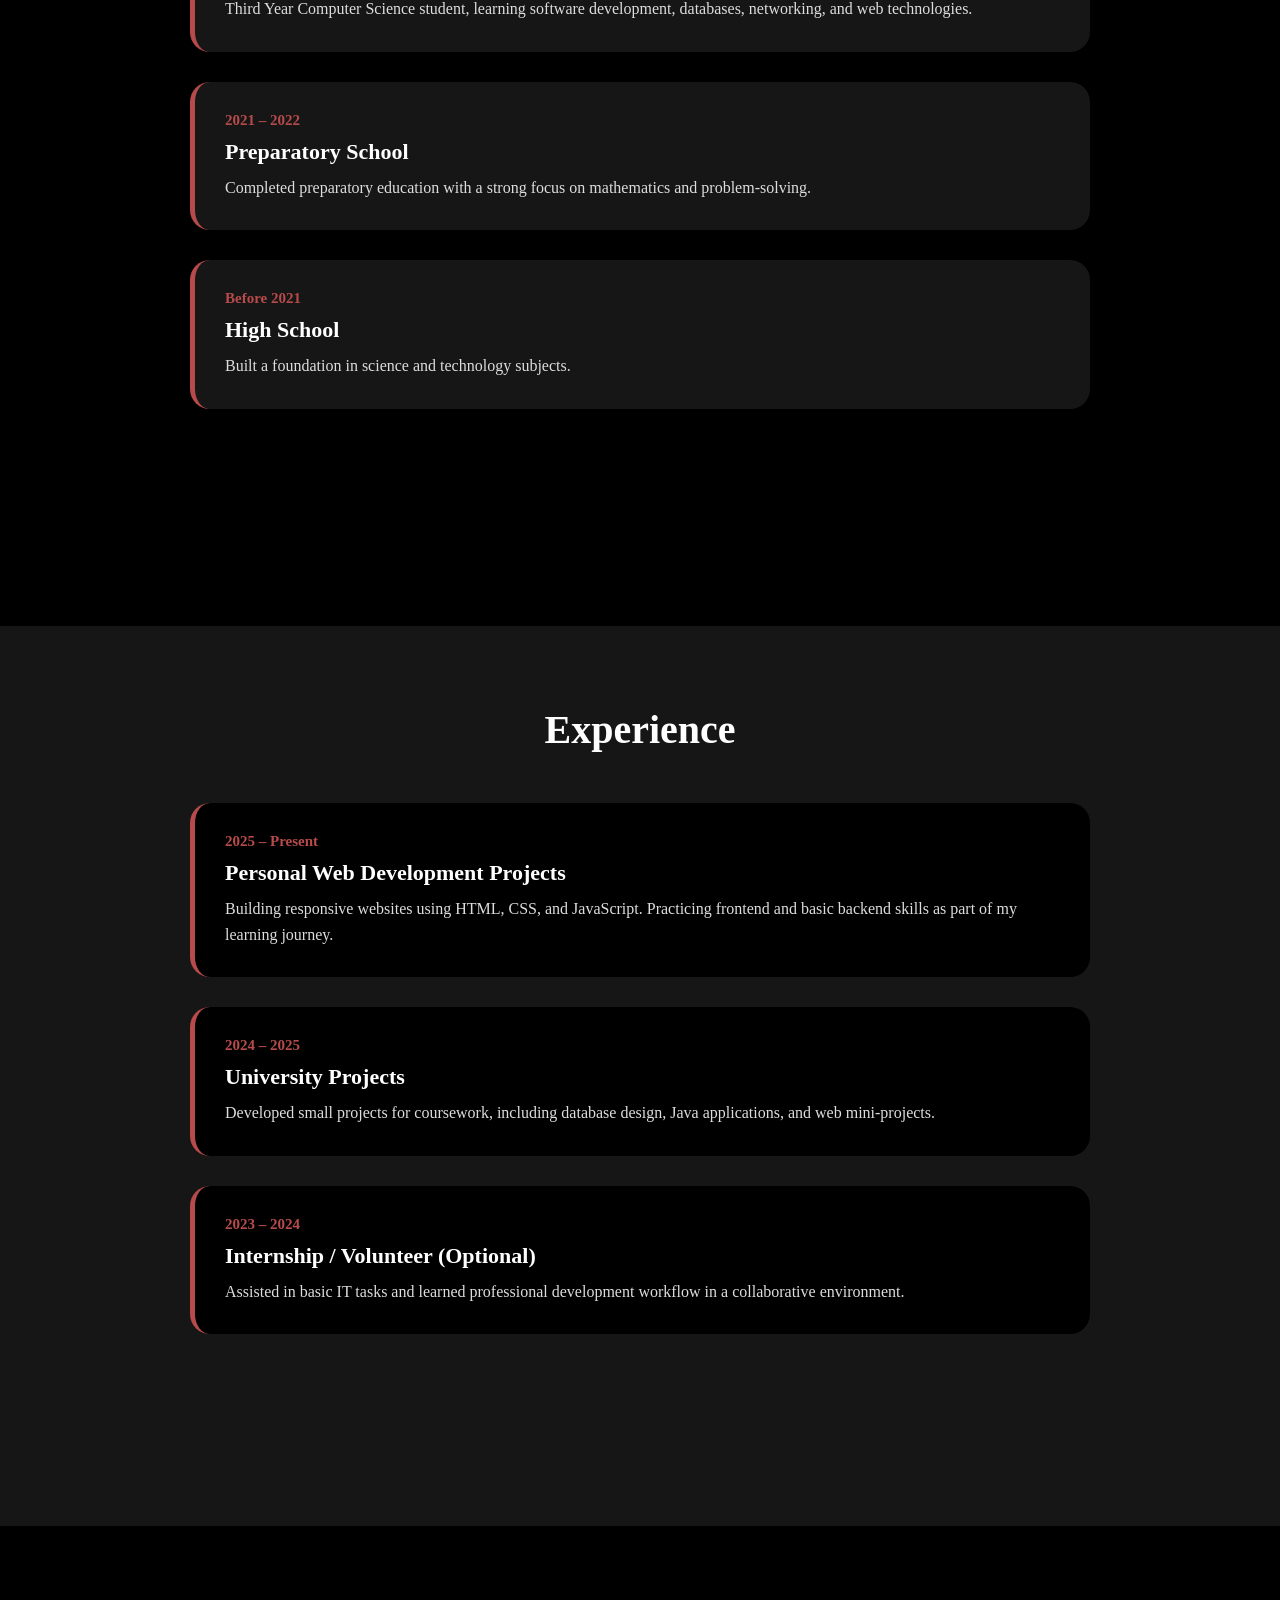
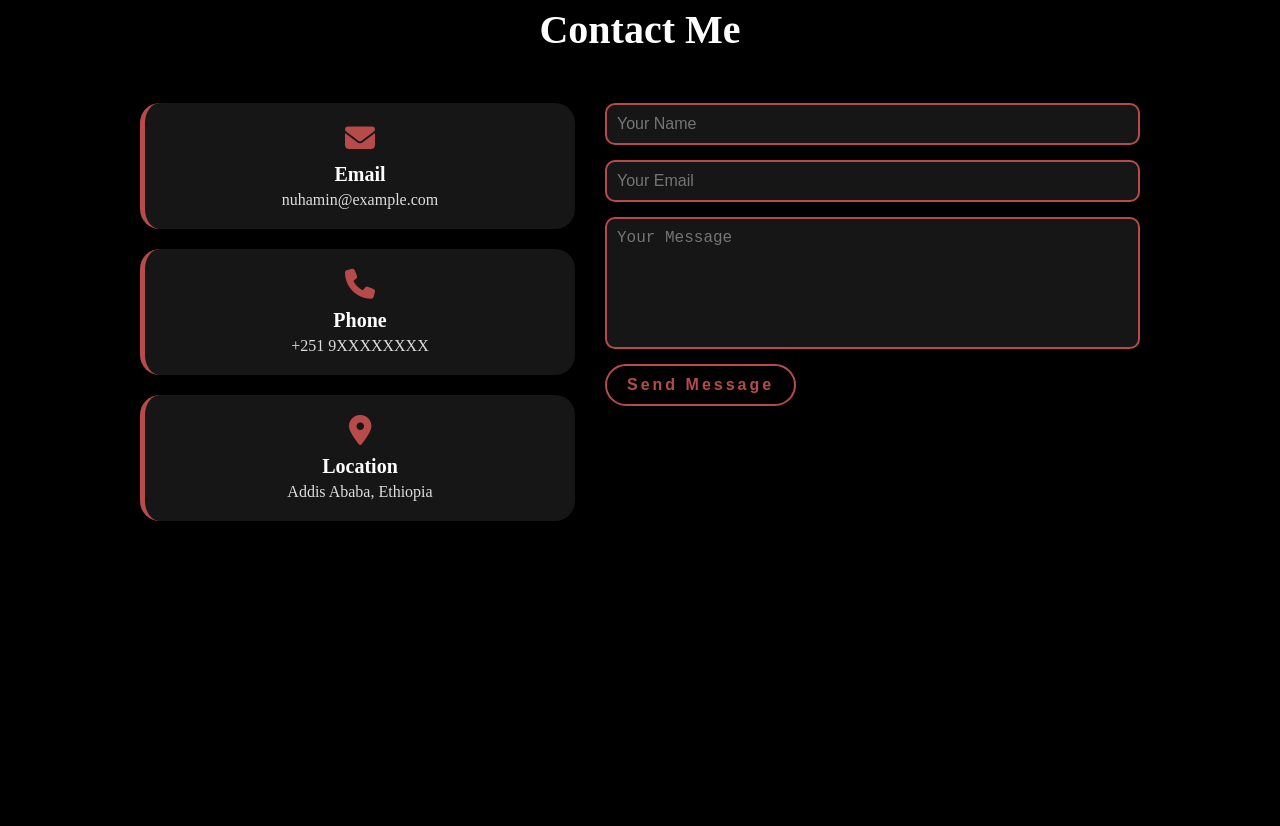
==== commit 55f4155d: "Edit home section" ====
--- a/portifolio.html
+++ b/portifolio.html
@@ -28,11 +28,11 @@
       </div>
       <div class="home-content">
         <h1>Hi, its <span>Nuhamin</span></h1>
+        <br />
         <h3 class="typing-text">
-          I'm a<span>
-            thrid year computer science student i am capable of doing beginner
-            website soon i will be full stack developer
-          </span>
+          I'm thrid year computer science student and web developer trainee, I
+          am capable of doing beginner website soon I will be full stack
+          developer
         </h3>
 
         <div class="social-icon">
@@ -46,7 +46,6 @@
             <i class="fab fa-github"></i
           ></a>
         </div>
-        <a href="#" class="btn">Hire me</a>
       </div>
     </section>
     <section class="services" id="services">
--- a/portifolio.css
+++ b/portifolio.css
@@ -195,12 +195,6 @@
   position: relative;
 }
 
-.typing-text span:before {
-  content: " Website developer";
-  color: #b74b4b;
-  animation: words 20s infinite;
-}
-
 .typing-text span:after {
   content: "";
   background-color: black;
@@ -332,15 +326,15 @@
 }
 
 .progress.js {
-  width: 60%;
+  width: 40%;
 }
 
 .progress.java {
-  width: 65%;
+  width: 20%;
 }
 
 .progress.sql {
-  width: 70%;
+  width: 30%;
 }
 .education {
   background-color: black;
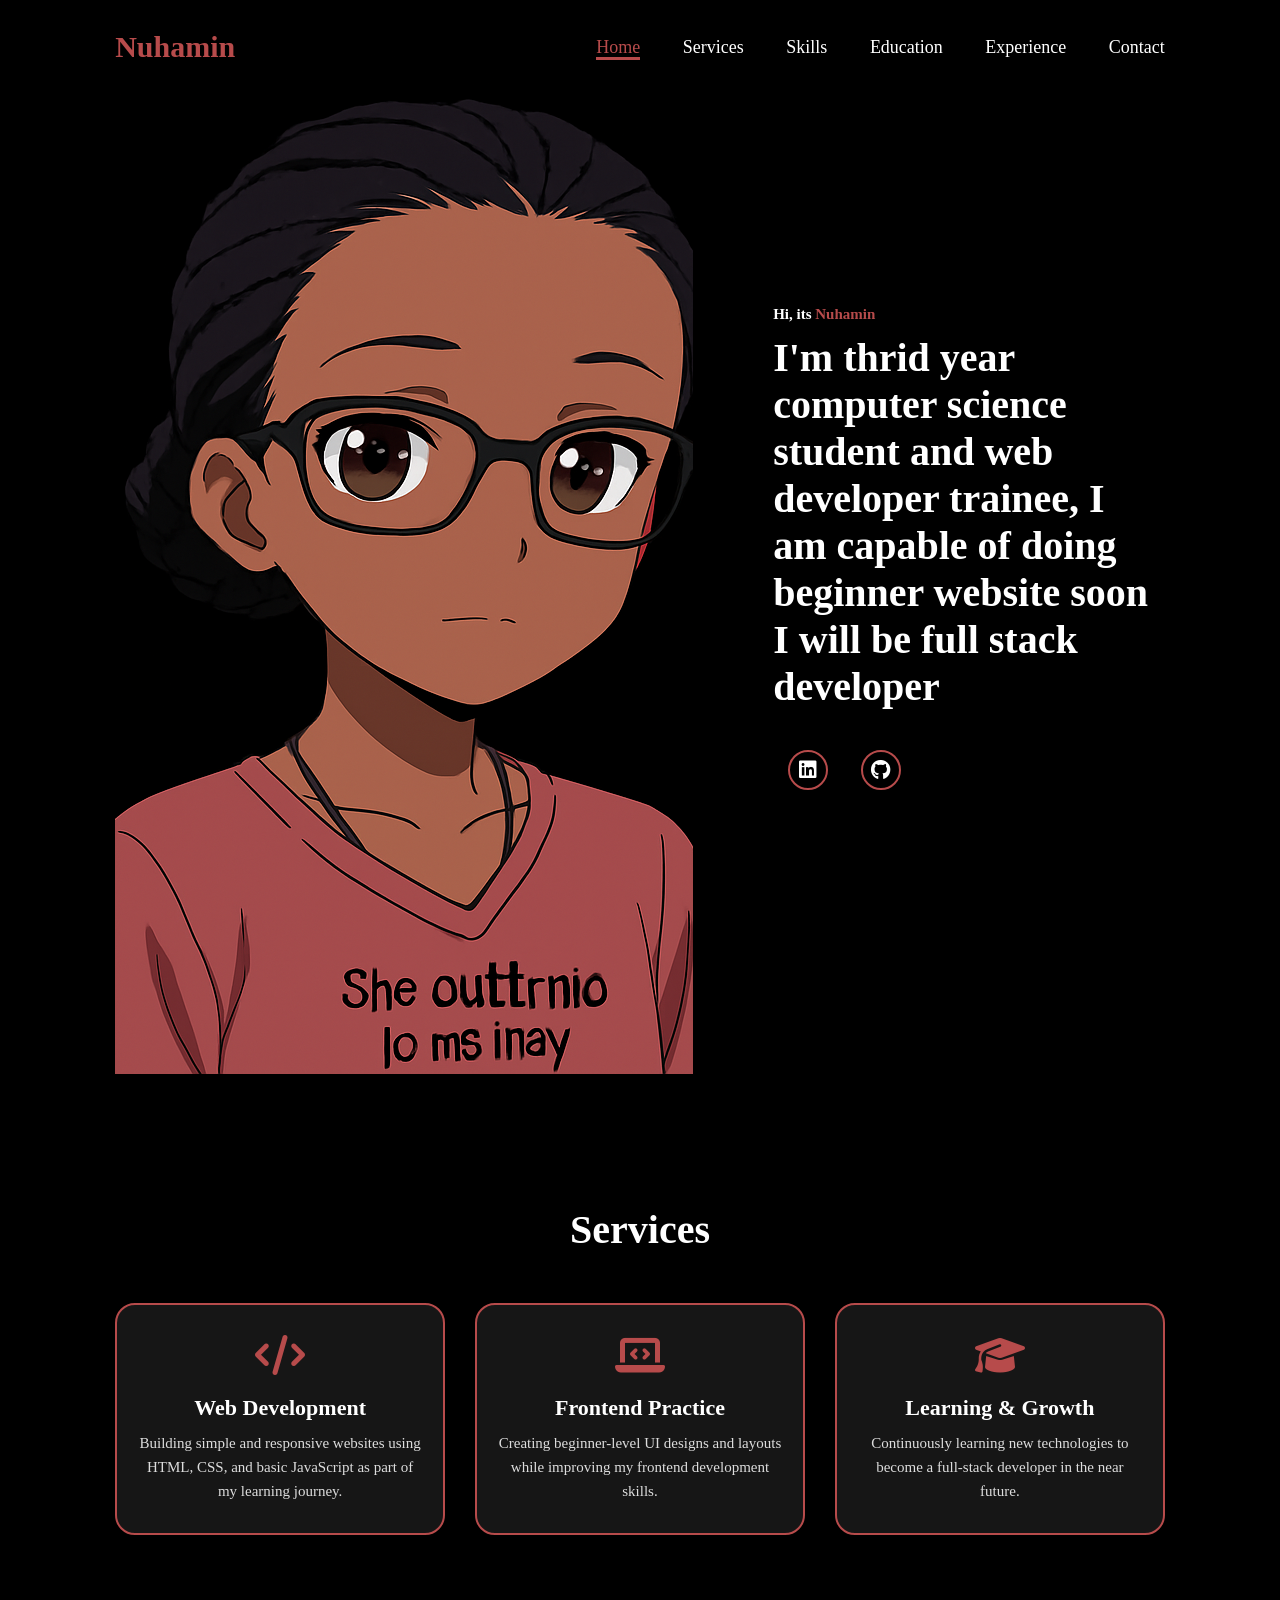
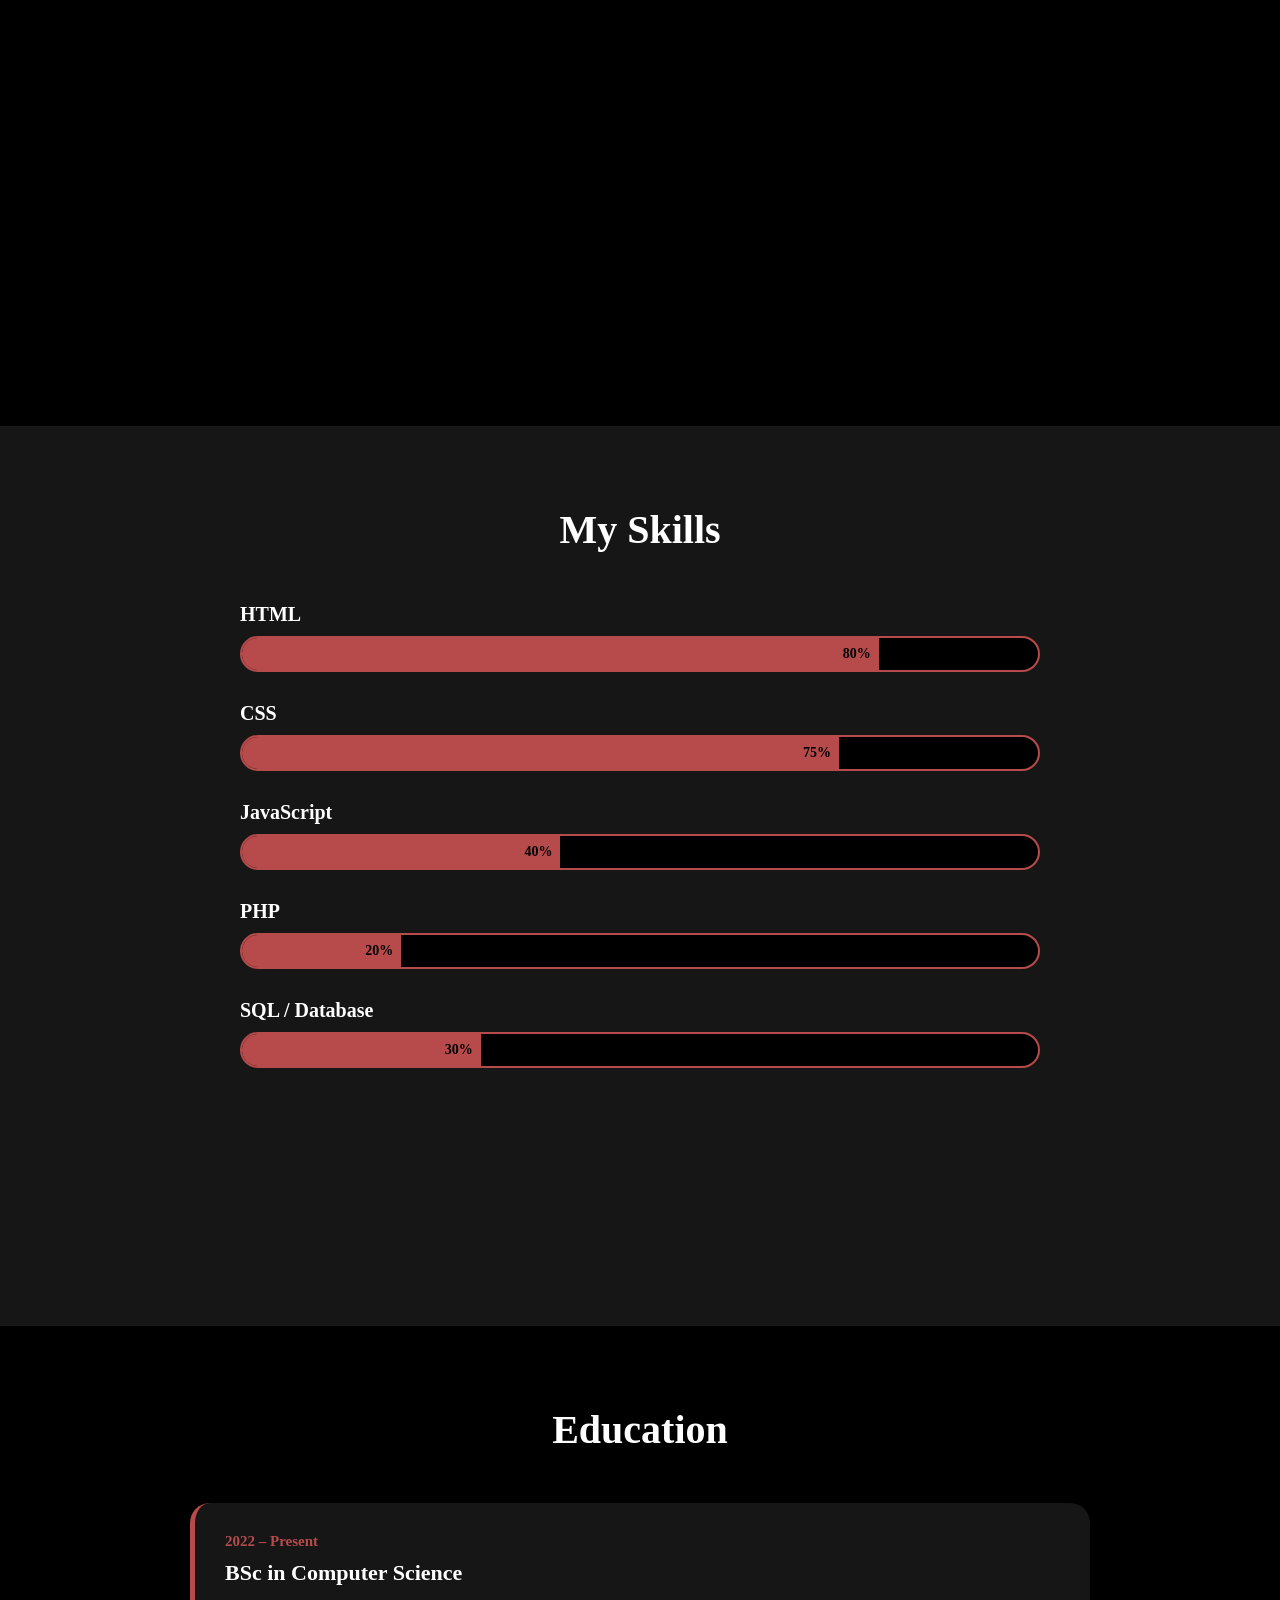
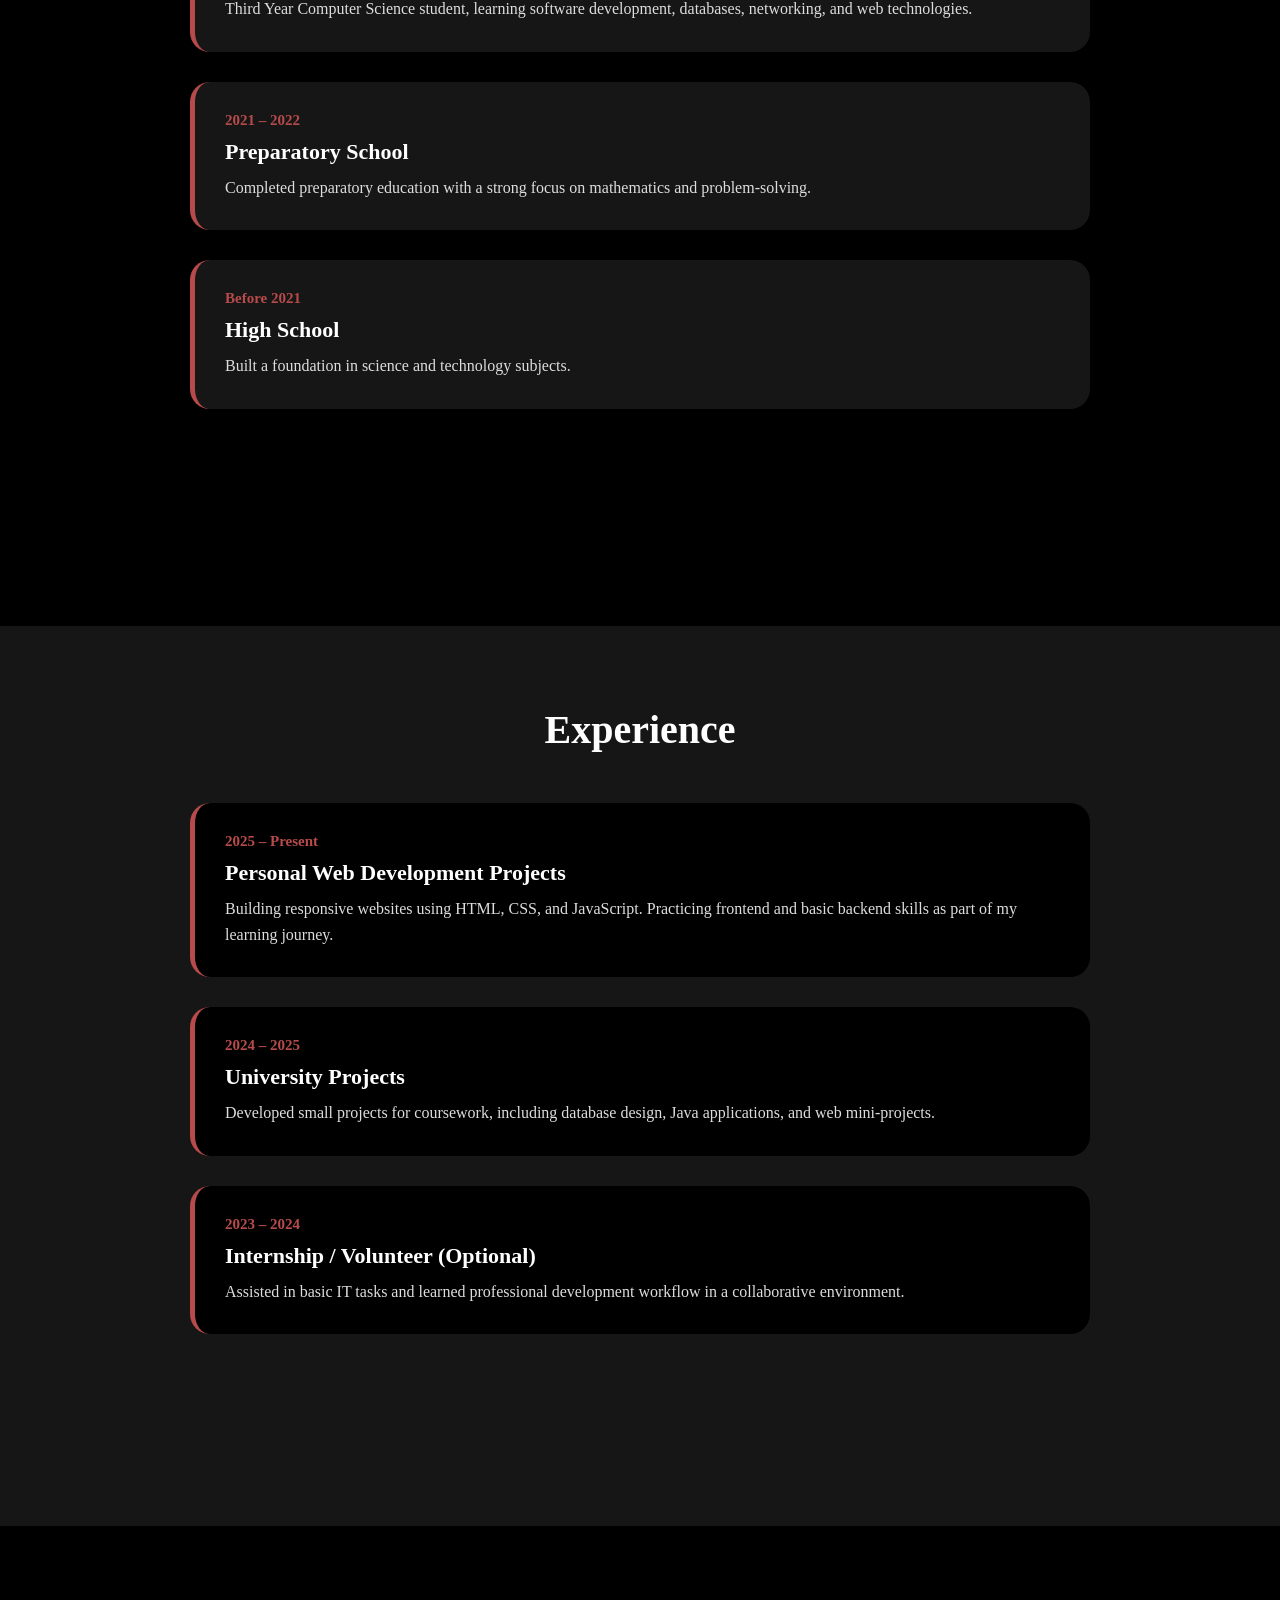
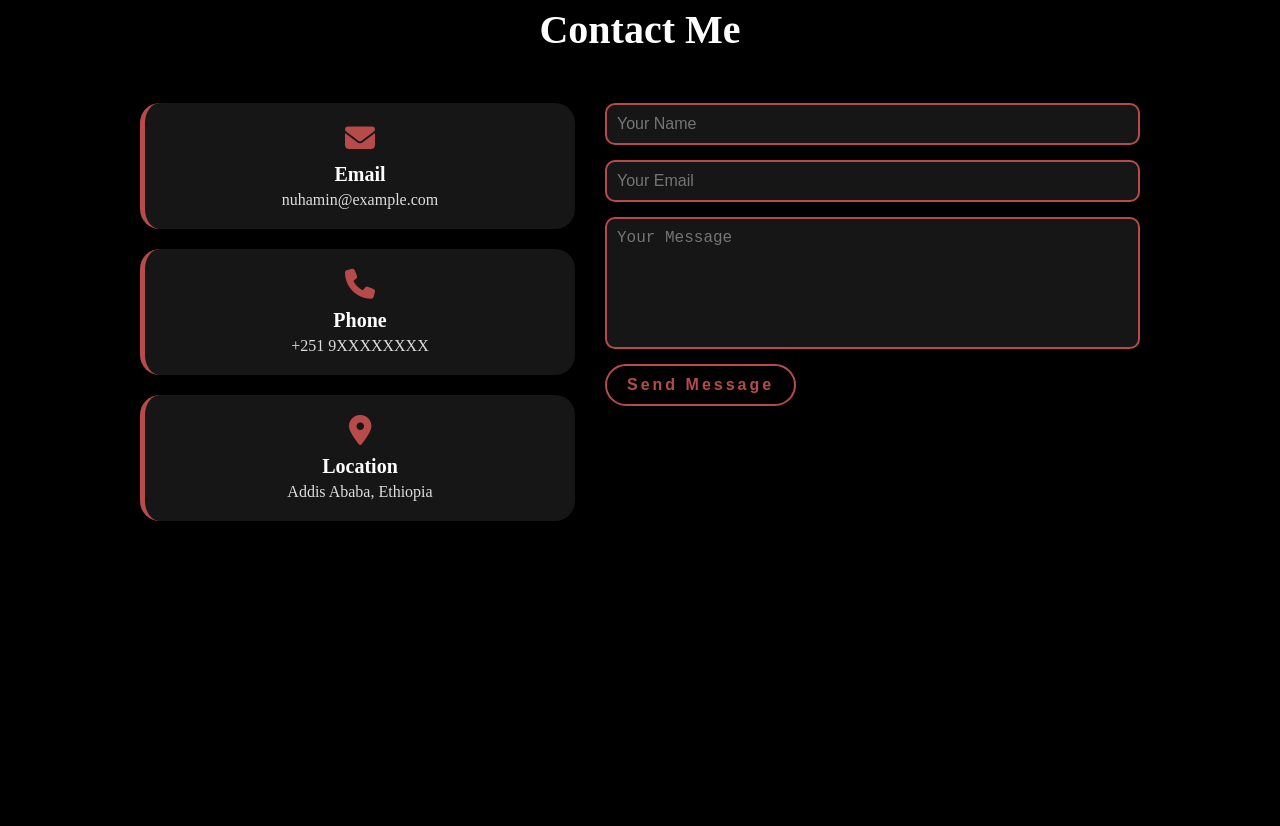
==== commit 12d7f4a2: "Edit skills section" ====
--- a/portifolio.html
+++ b/portifolio.html
@@ -101,21 +101,21 @@
         <div class="skill-box">
           <h3>JavaScript</h3>
           <div class="progress-bar">
-            <div class="progress js">60%</div>
-          </div>
-        </div>
-
-        <div class="skill-box">
-          <h3>Java</h3>
-          <div class="progress-bar">
-            <div class="progress java">65%</div>
+            <div class="progress js">40%</div>
+          </div>
+        </div>
+
+        <div class="skill-box">
+          <h3>PHP</h3>
+          <div class="progress-bar">
+            <div class="progress java">20%</div>
           </div>
         </div>
 
         <div class="skill-box">
           <h3>SQL / Database</h3>
           <div class="progress-bar">
-            <div class="progress sql">70%</div>
+            <div class="progress sql">30%</div>
           </div>
         </div>
       </div>
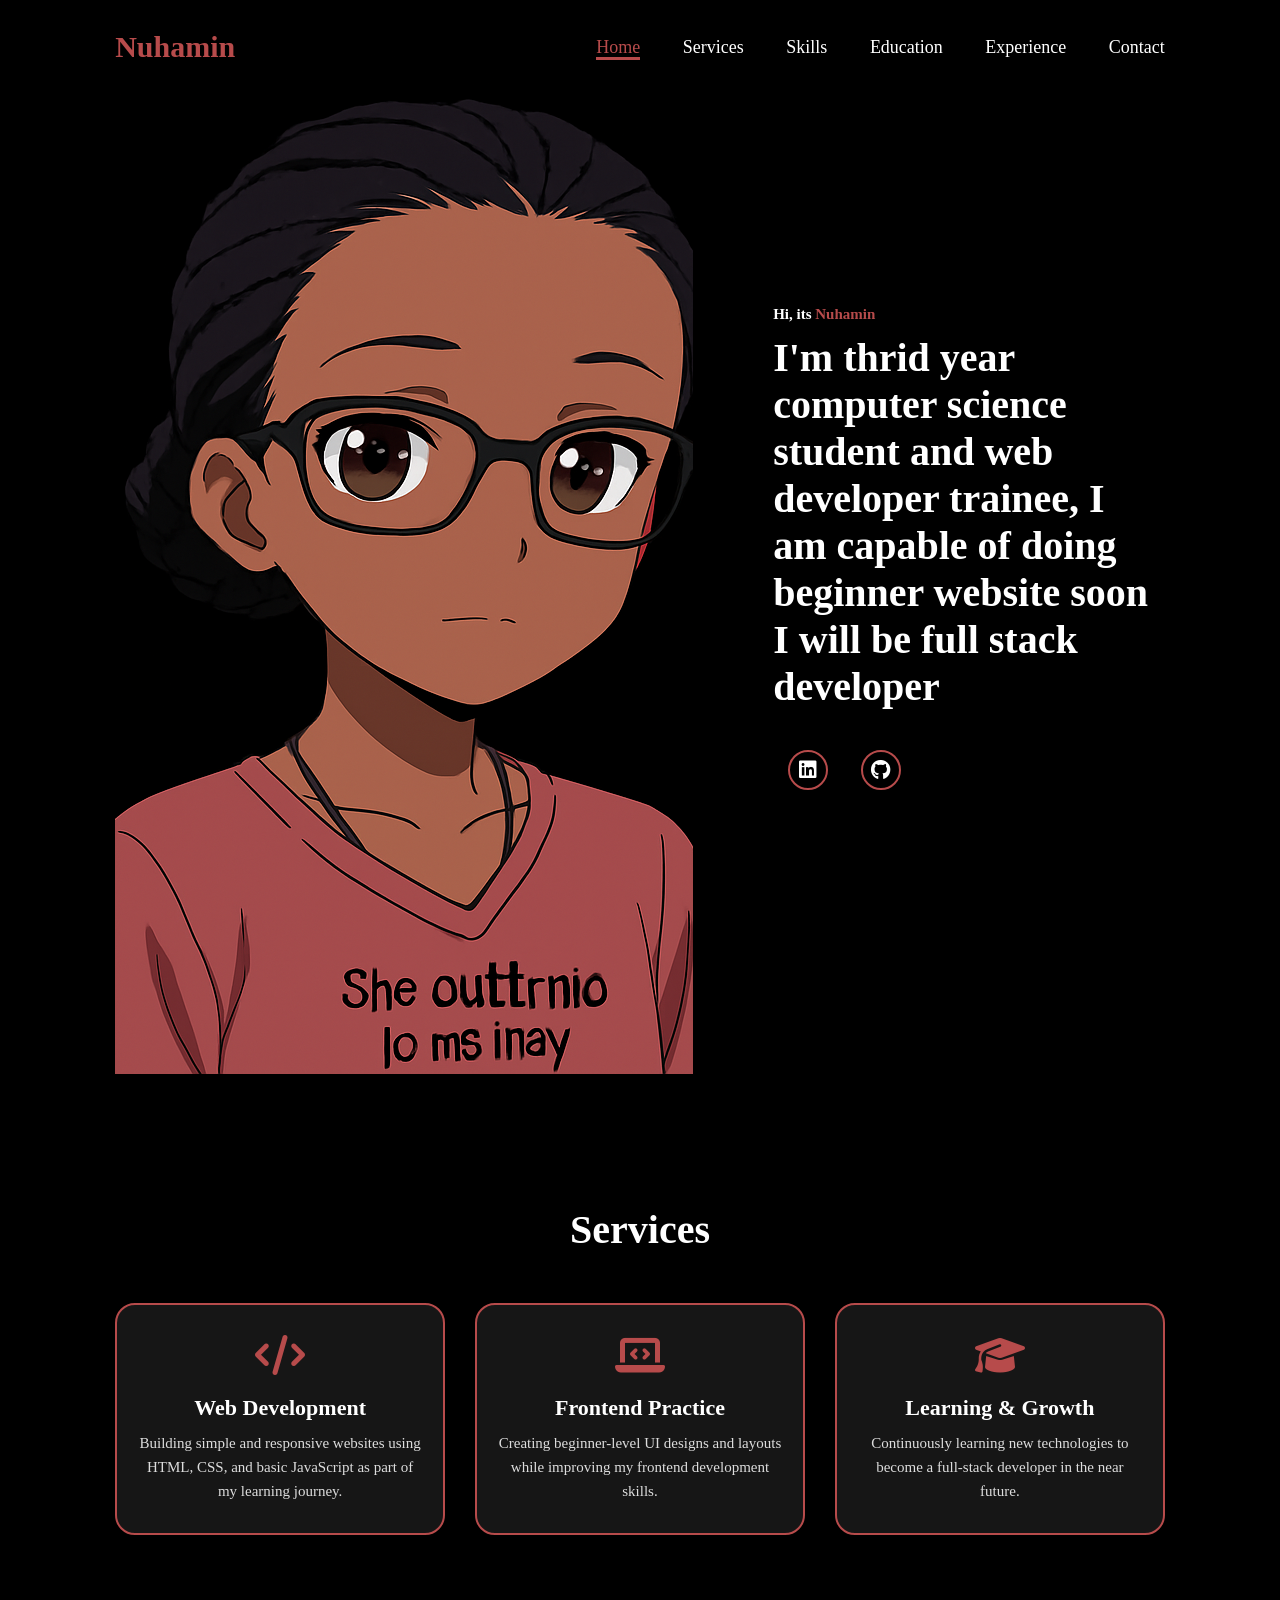
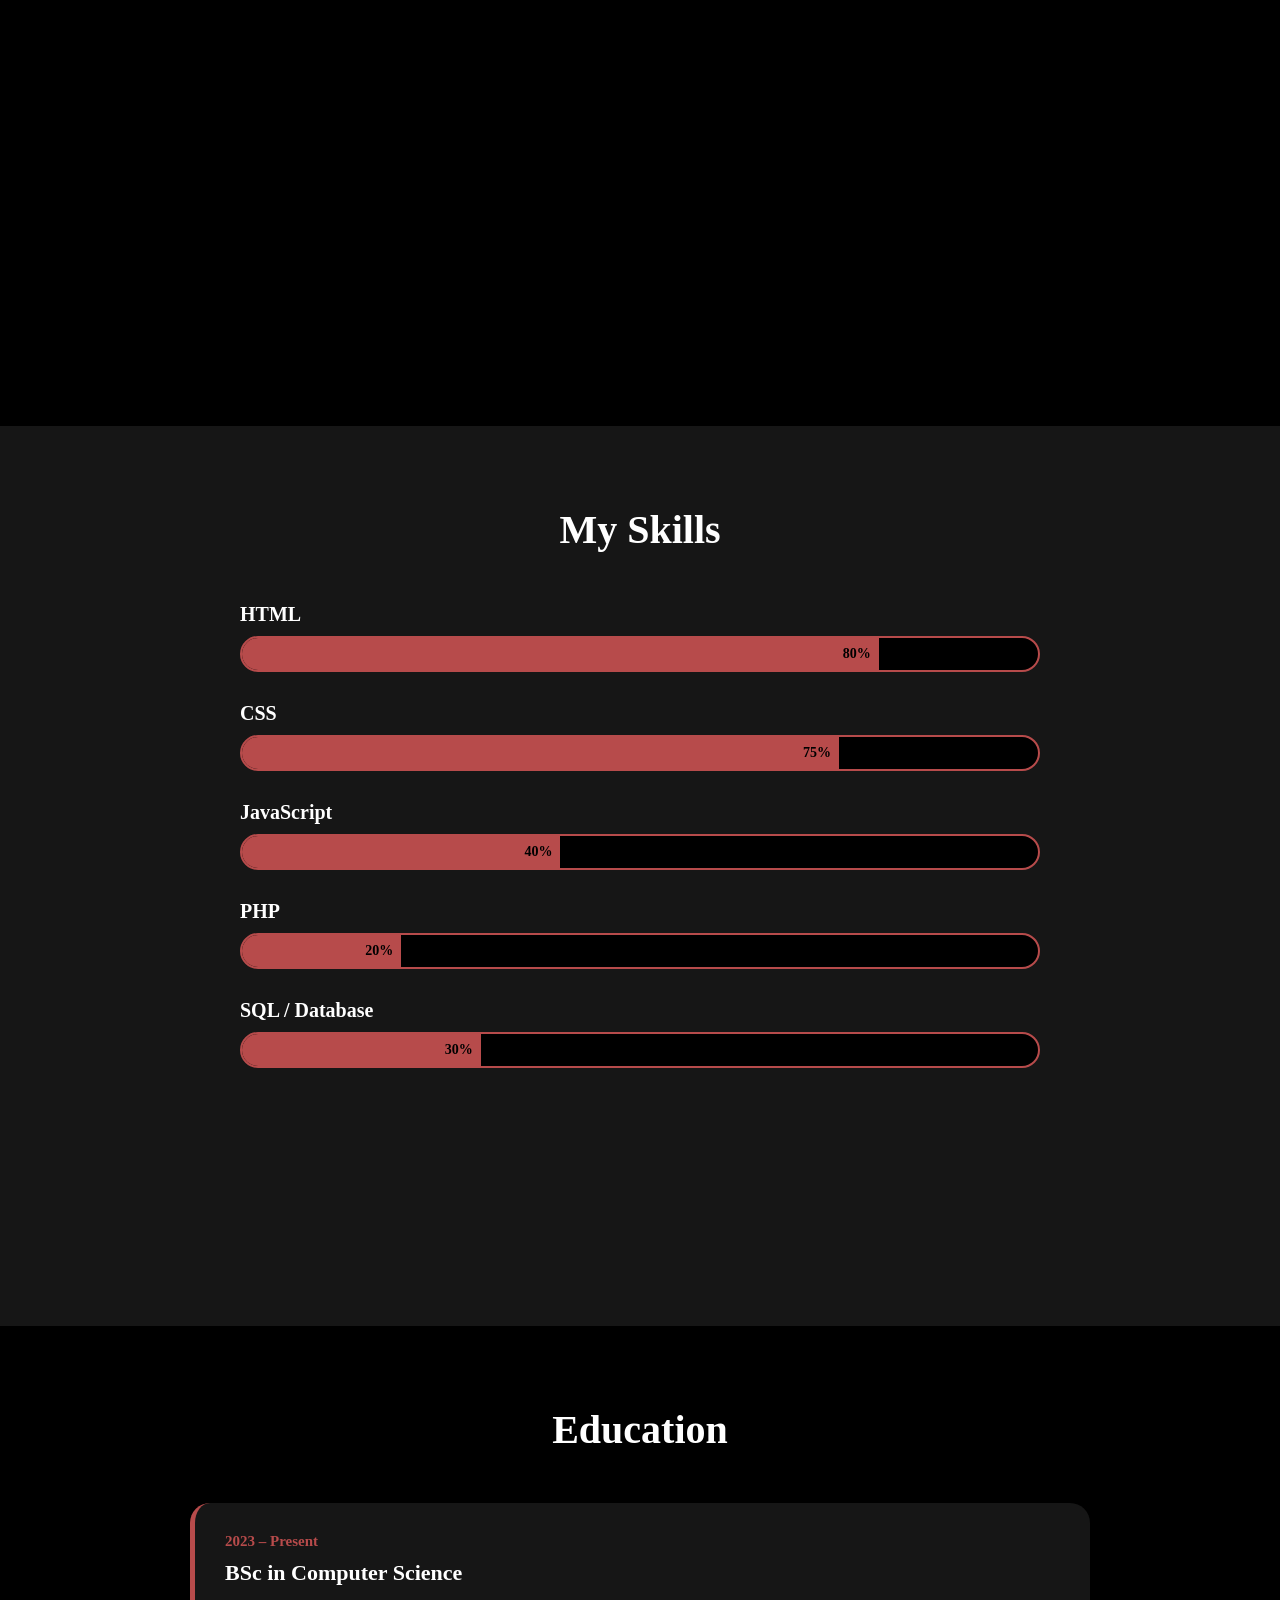
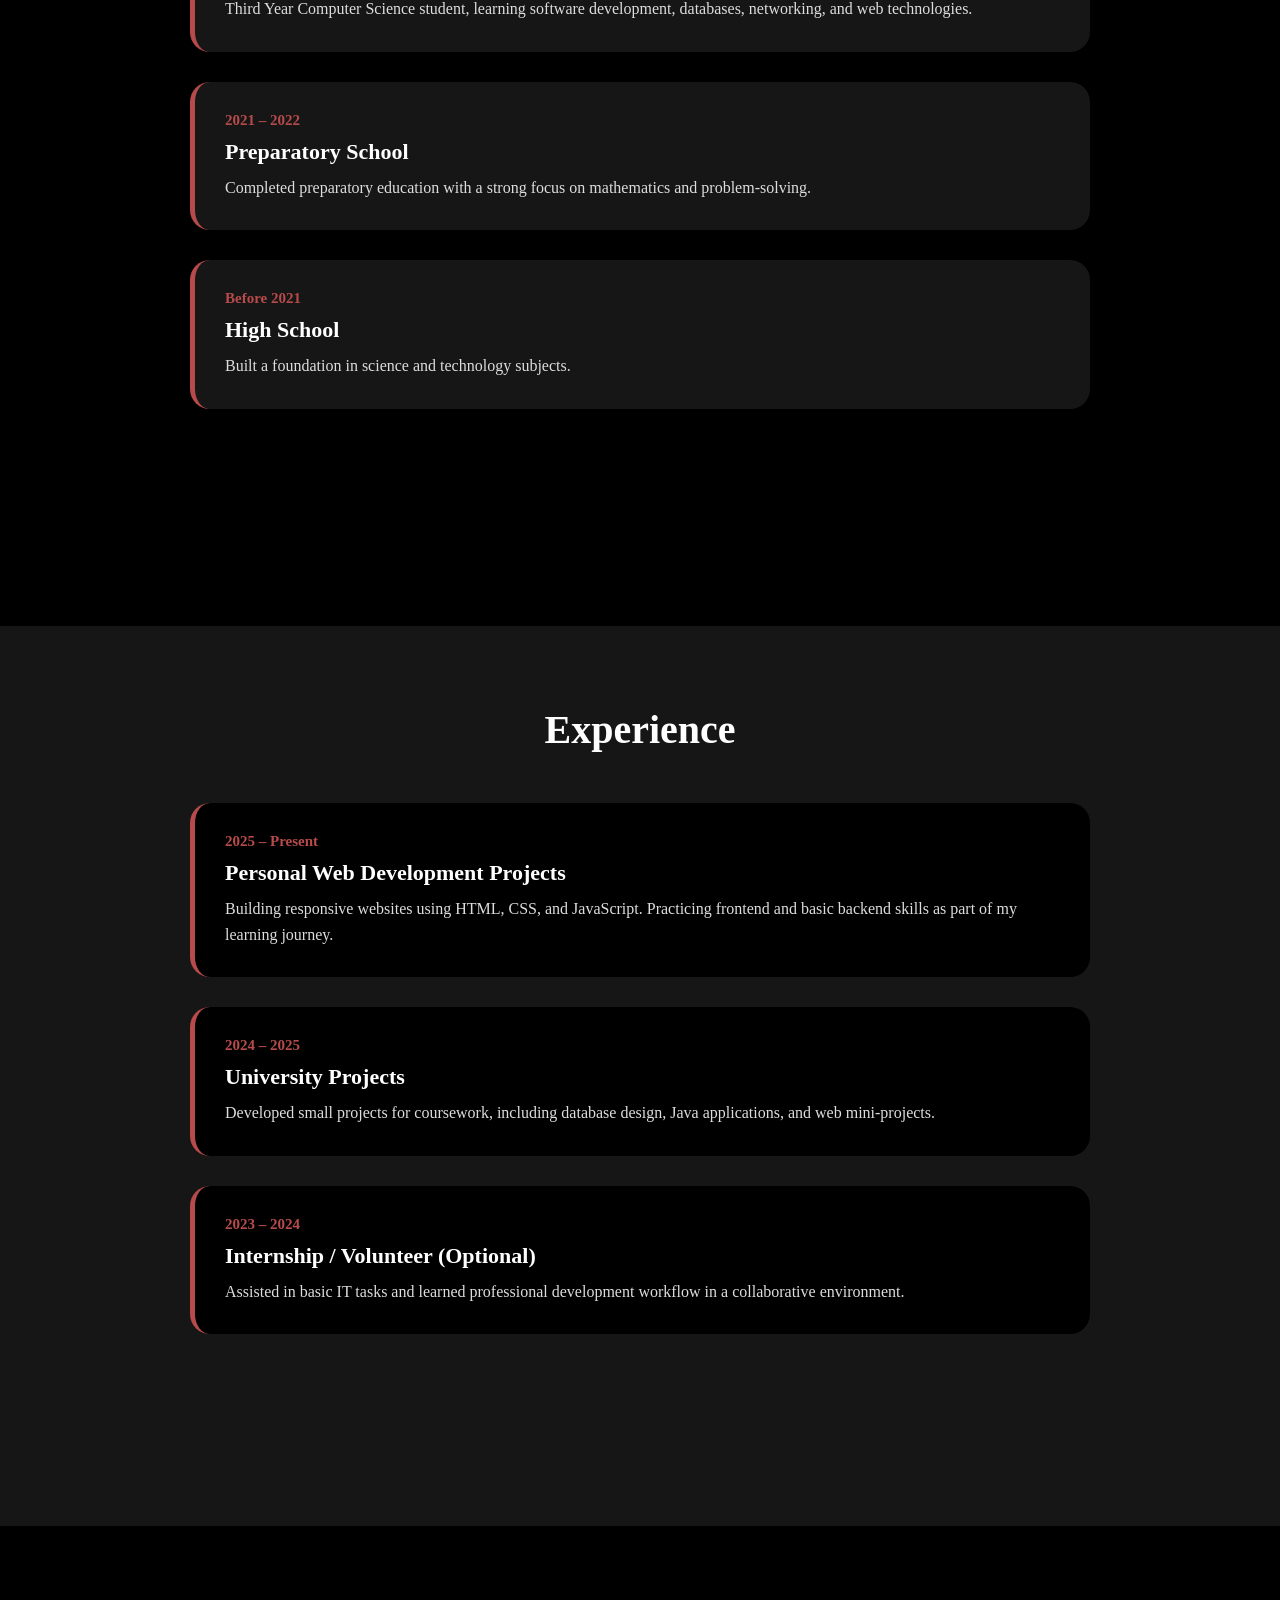
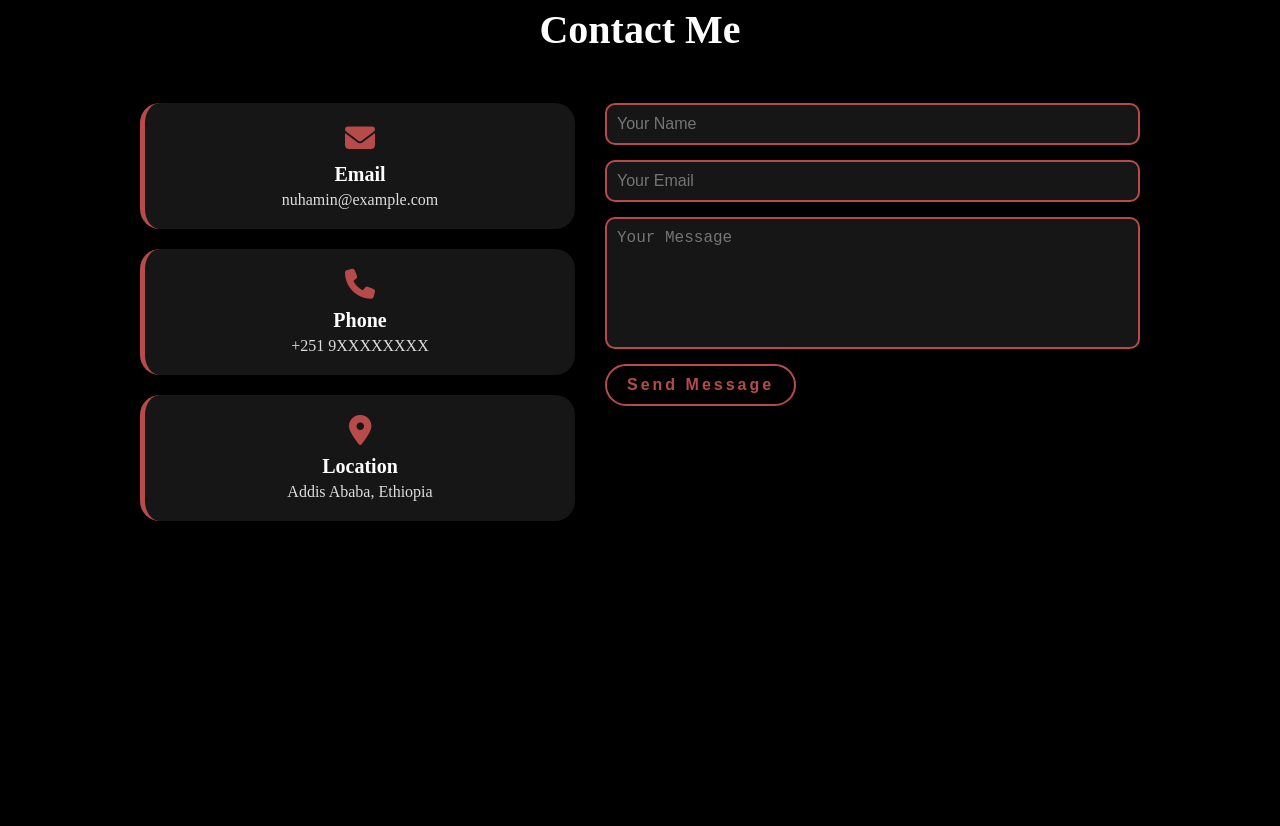
==== commit 7cc51130: "Edit education sectio" ====
--- a/portifolio.html
+++ b/portifolio.html
@@ -125,7 +125,7 @@
 
       <div class="education-container">
         <div class="education-box">
-          <span class="year">2022 – Present</span>
+          <span class="year">2023 – Present</span>
           <h3>BSc in Computer Science</h3>
           <p>
             Third Year Computer Science student, learning software development,
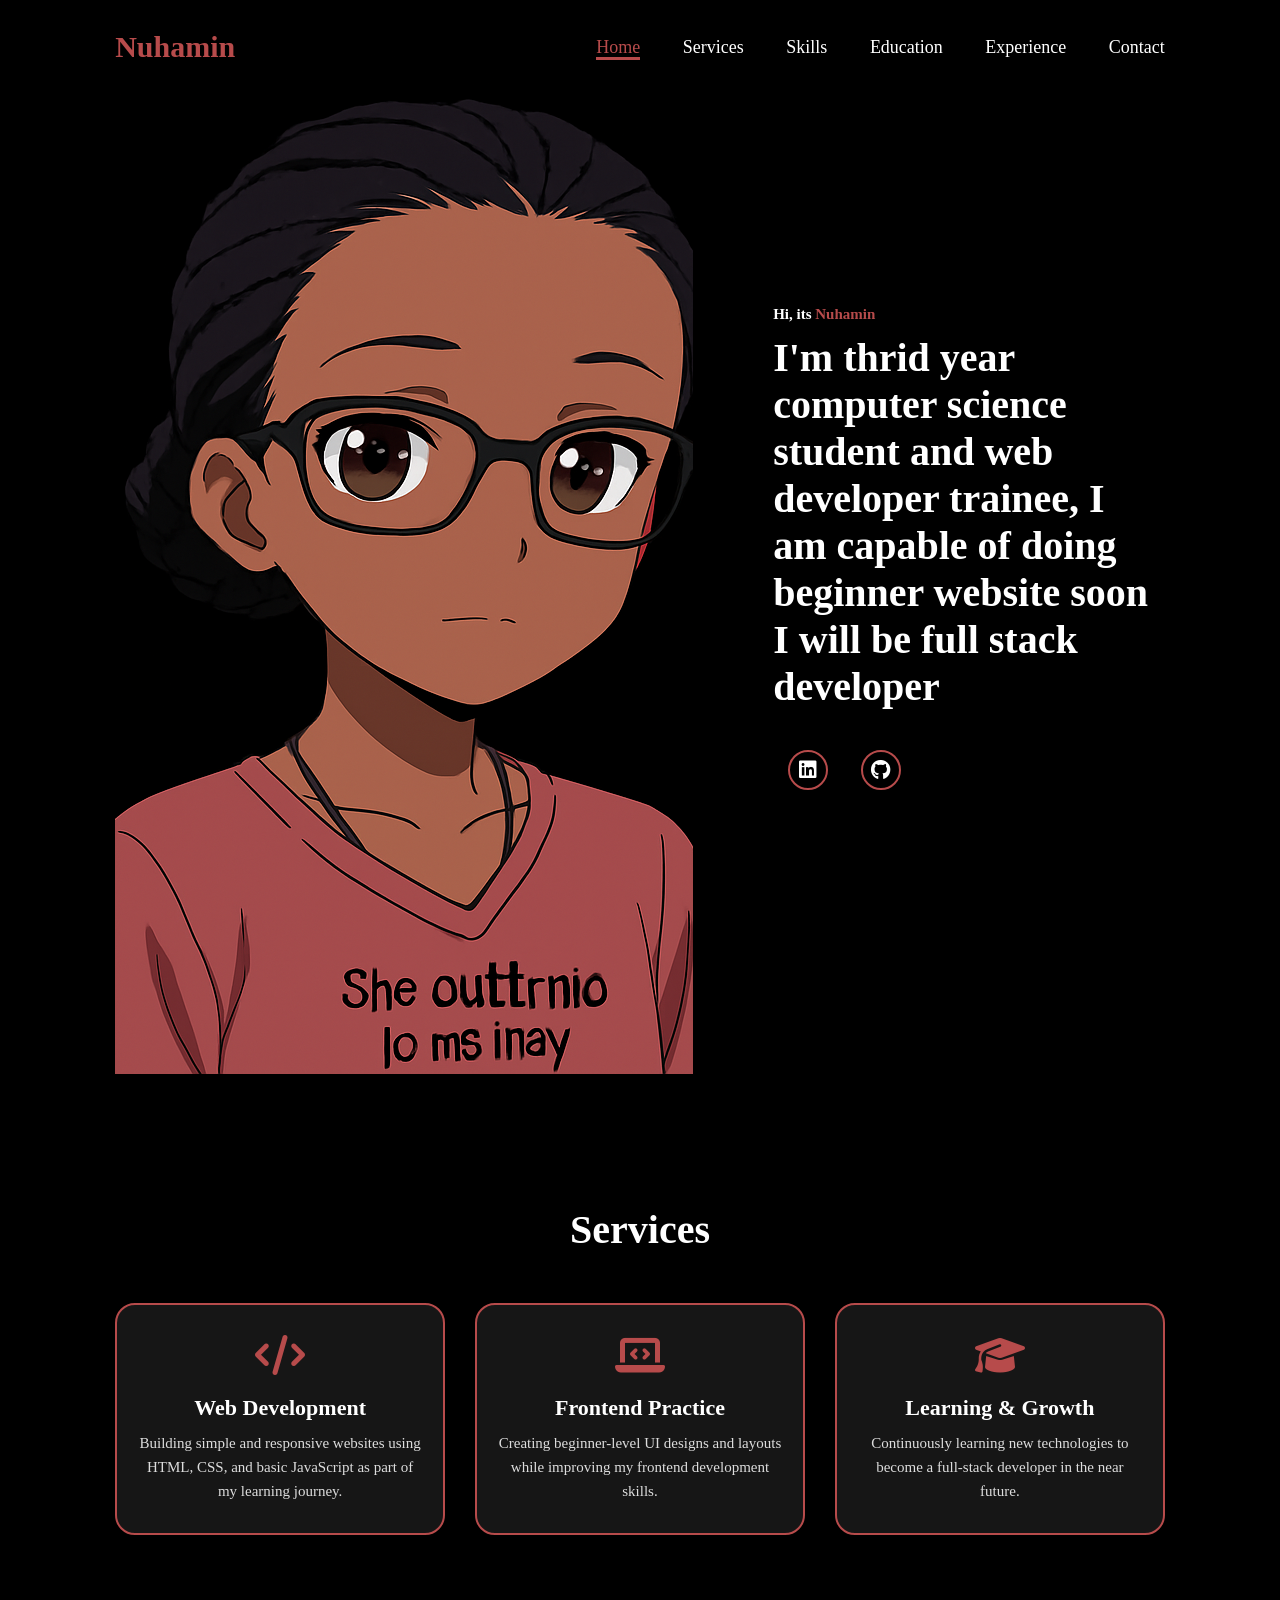
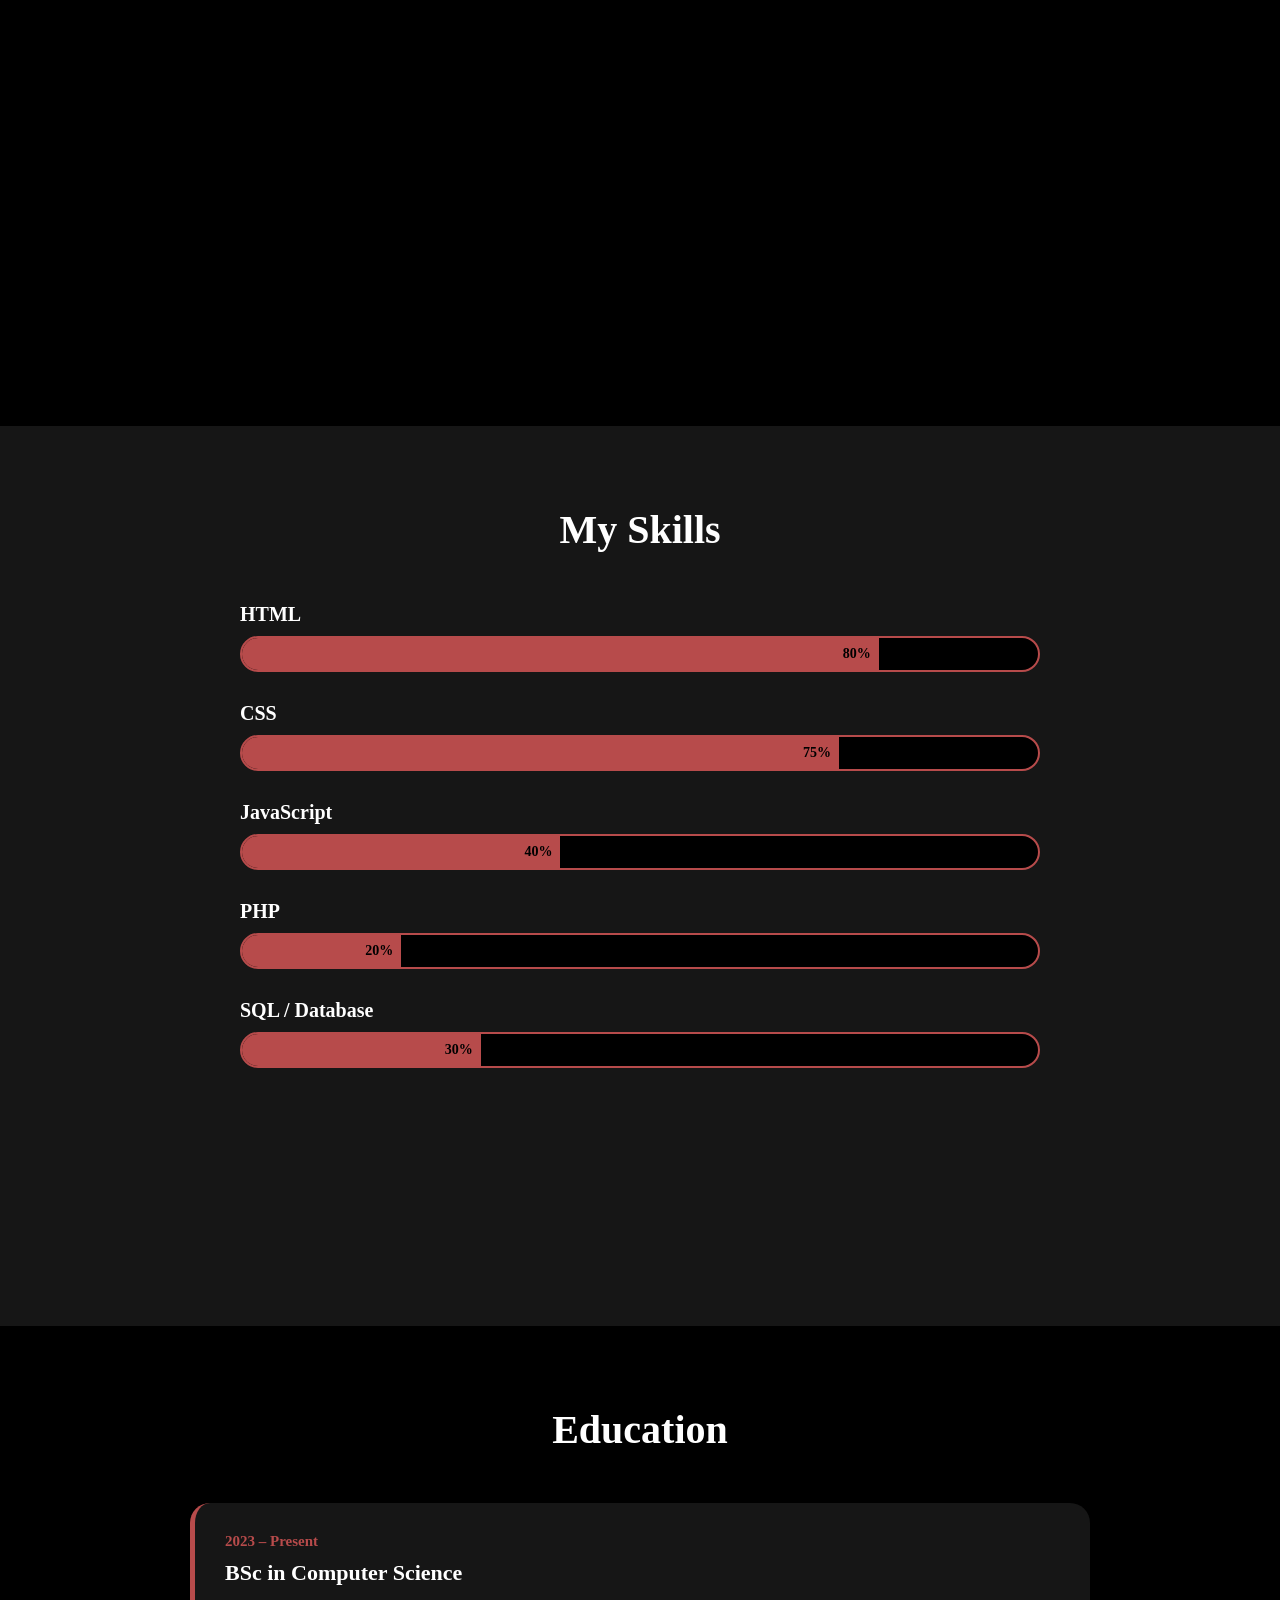
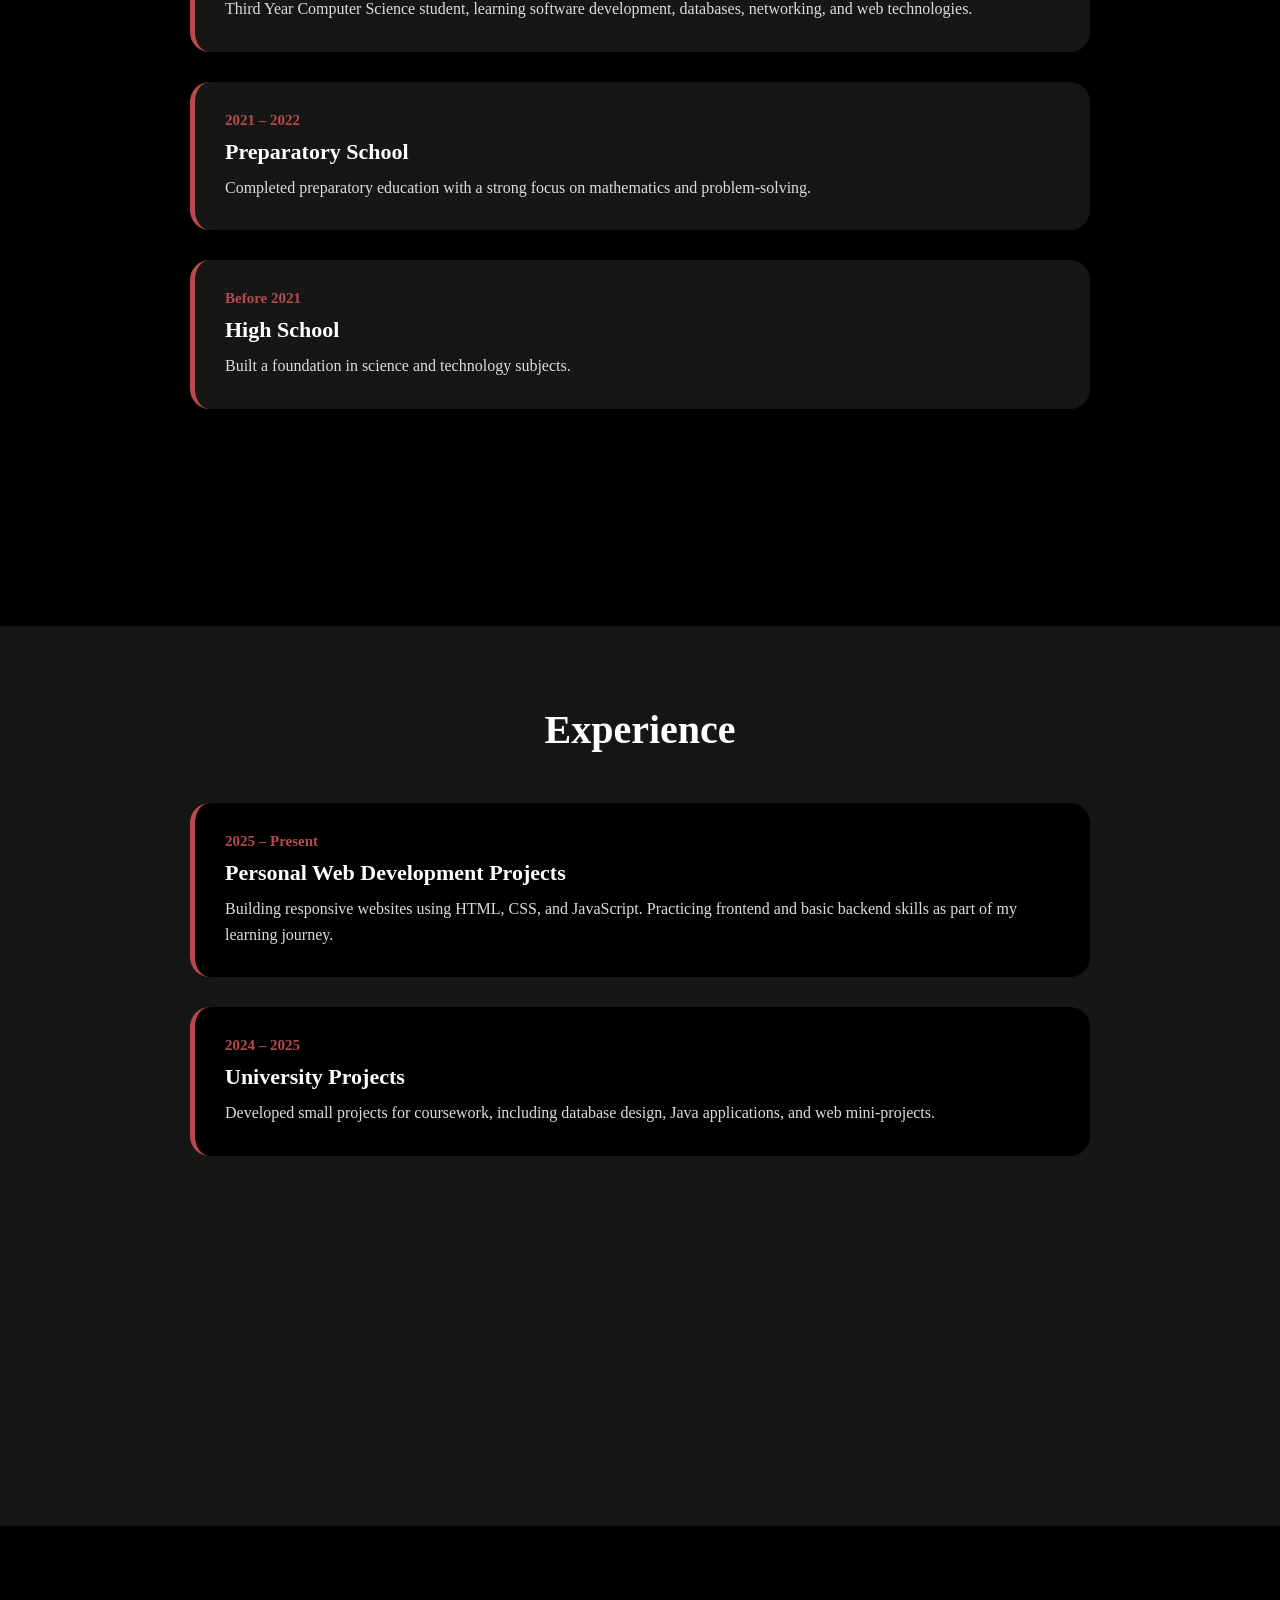
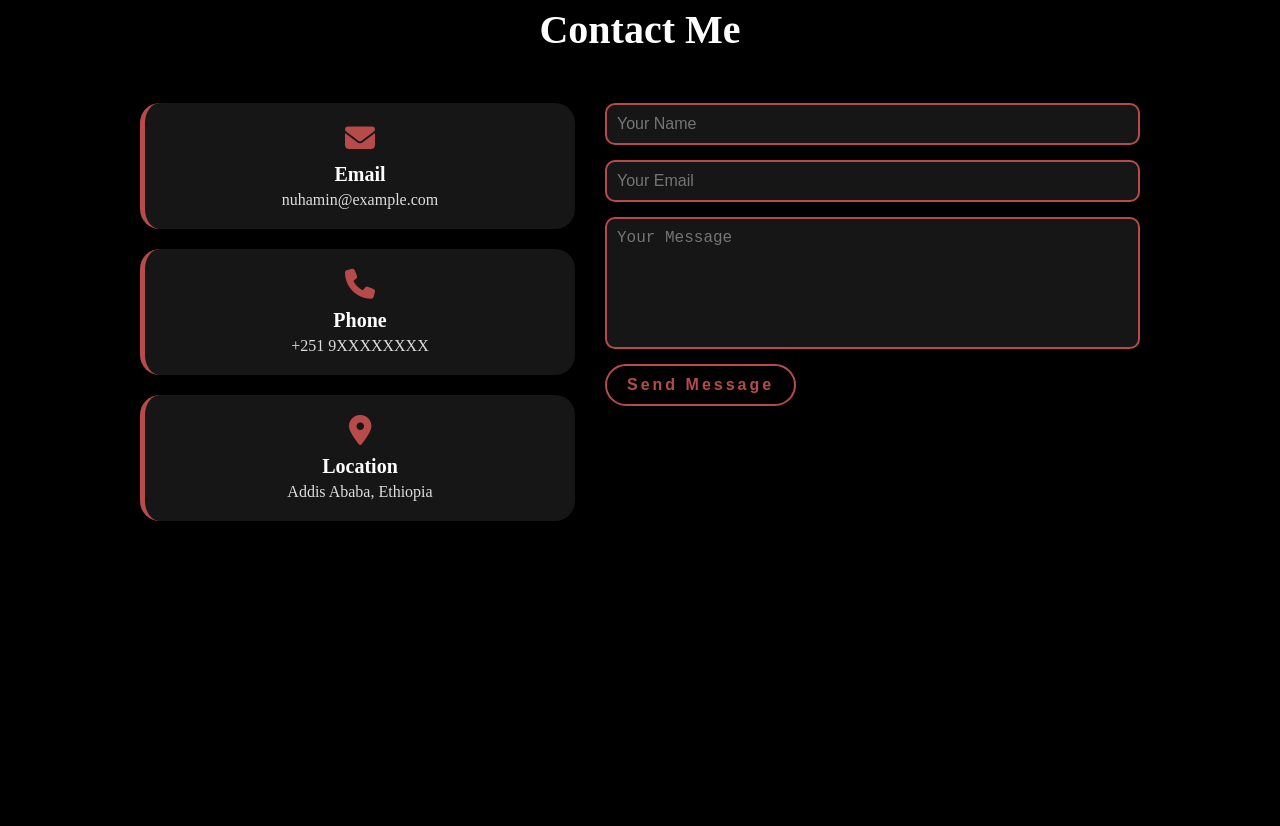
==== commit feeab1f0: "Edit experience section" ====
--- a/portifolio.html
+++ b/portifolio.html
@@ -171,15 +171,6 @@
             Java applications, and web mini-projects.
           </p>
         </div>
-
-        <div class="experience-box">
-          <span class="year">2023 – 2024</span>
-          <h3>Internship / Volunteer (Optional)</h3>
-          <p>
-            Assisted in basic IT tasks and learned professional development
-            workflow in a collaborative environment.
-          </p>
-        </div>
       </div>
     </section>
     <section class="contact" id="contact">
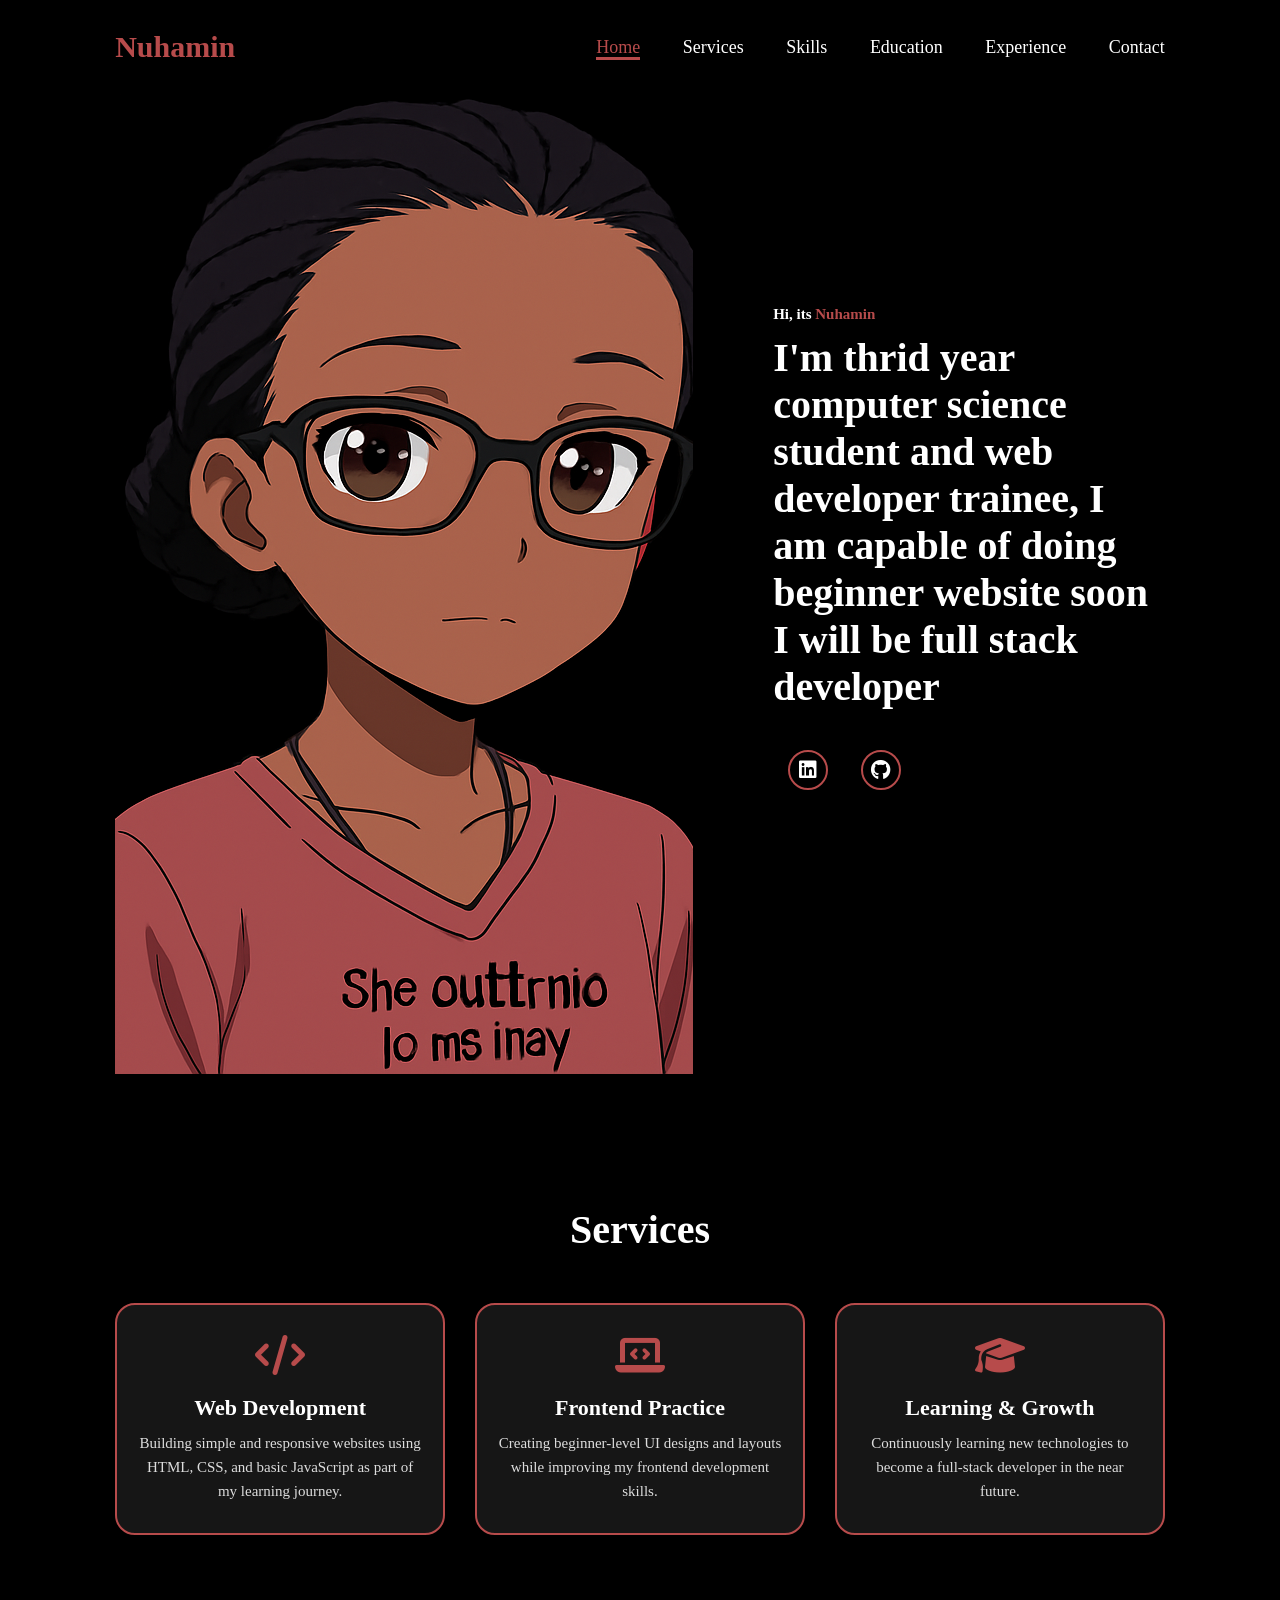
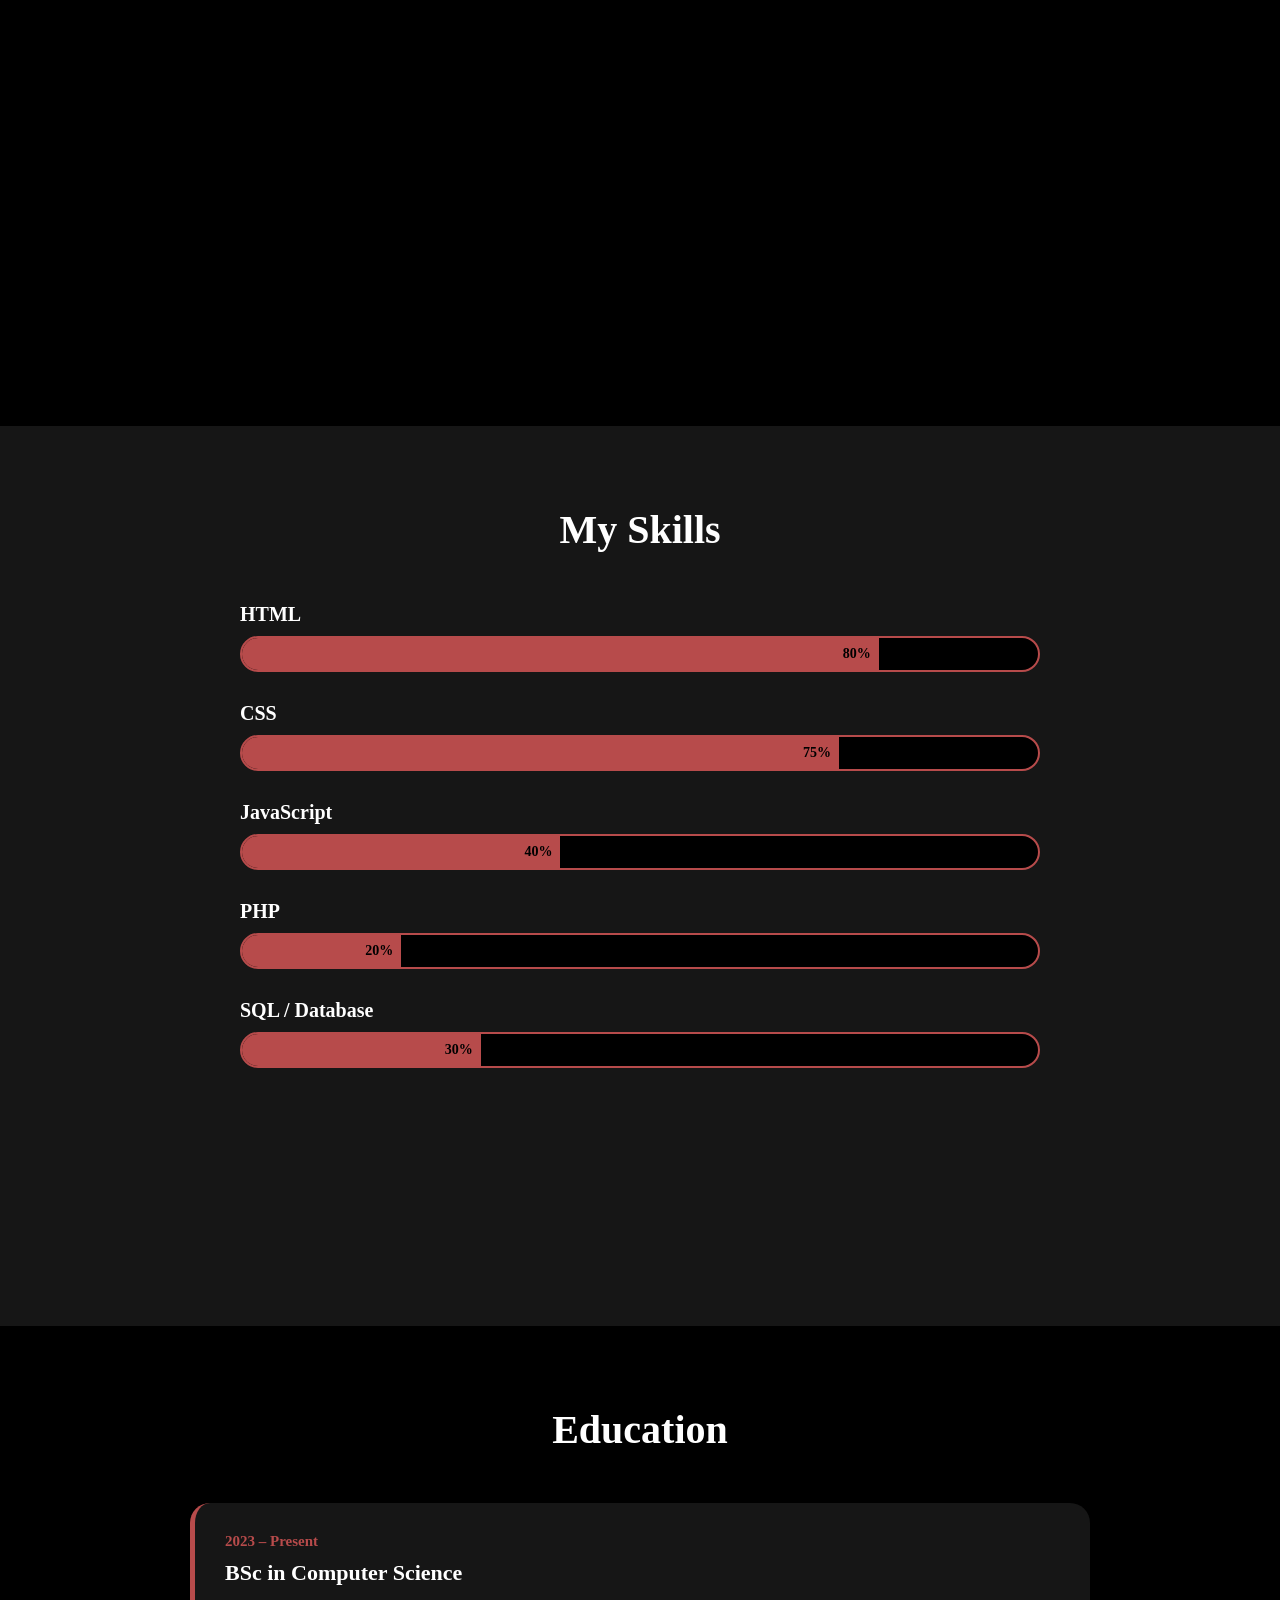
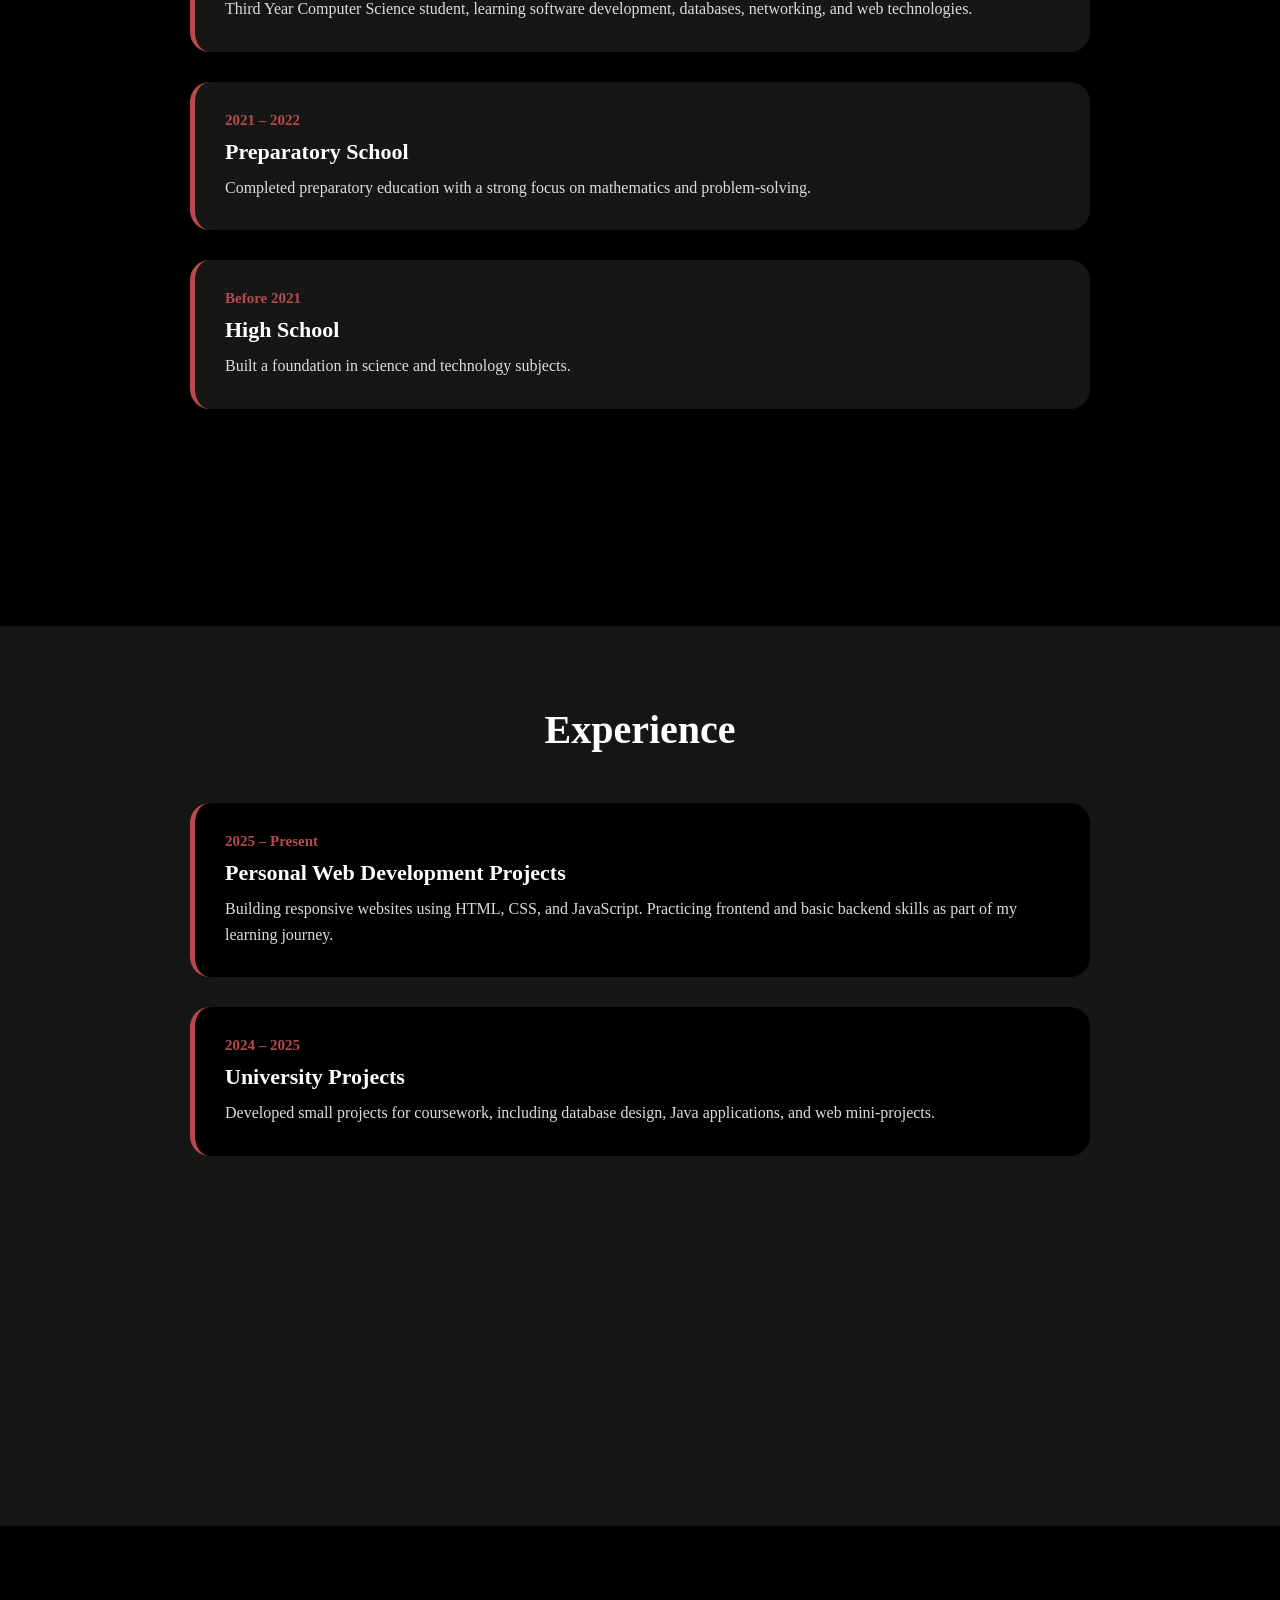
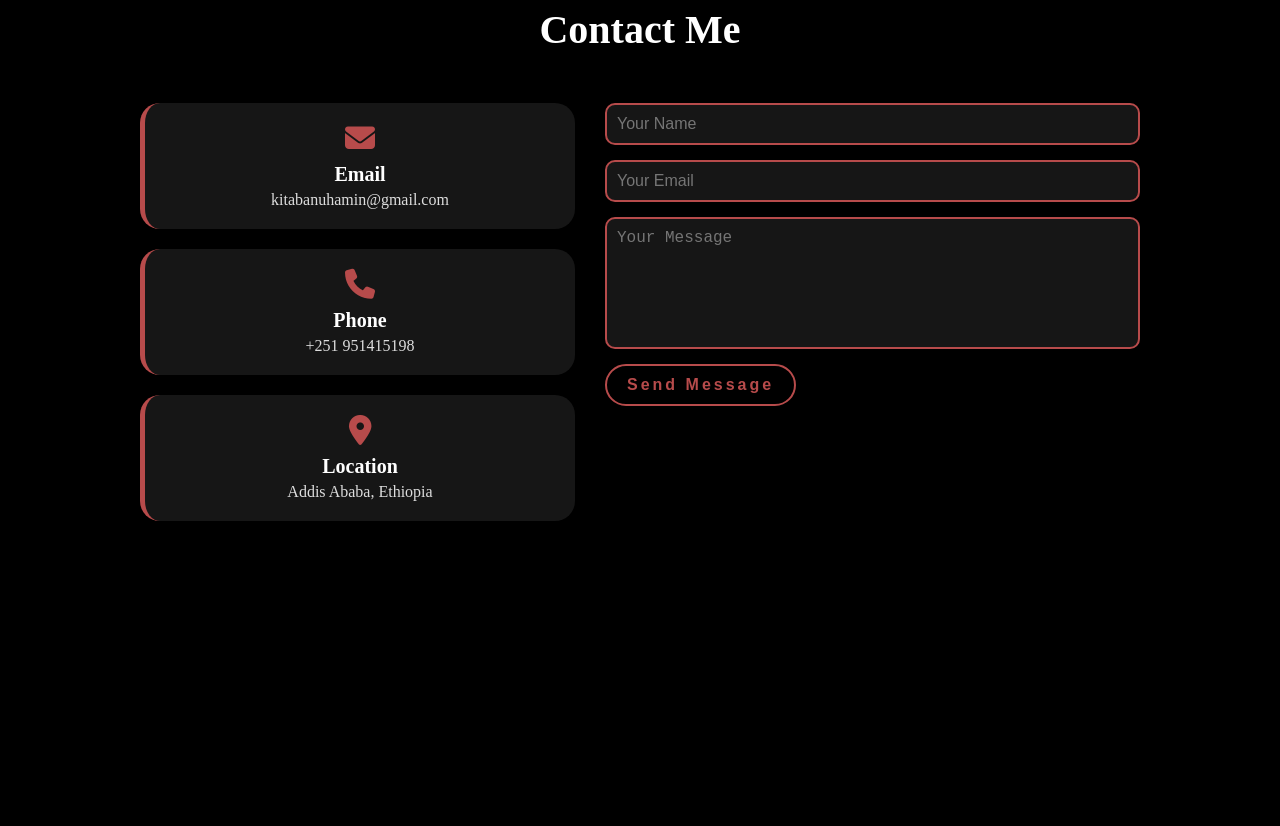
==== commit a40f06f0: "Edit contact section" ====
--- a/portifolio.html
+++ b/portifolio.html
@@ -181,12 +181,12 @@
           <div class="info-box">
             <i class="fas fa-envelope"></i>
             <h3>Email</h3>
-            <p>nuhamin@example.com</p>
+            <p>kitabanuhamin@gmail.com</p>
           </div>
           <div class="info-box">
             <i class="fas fa-phone"></i>
             <h3>Phone</h3>
-            <p>+251 9XXXXXXXX</p>
+            <p>+251 951415198</p>
           </div>
           <div class="info-box">
             <i class="fas fa-map-marker-alt"></i>
